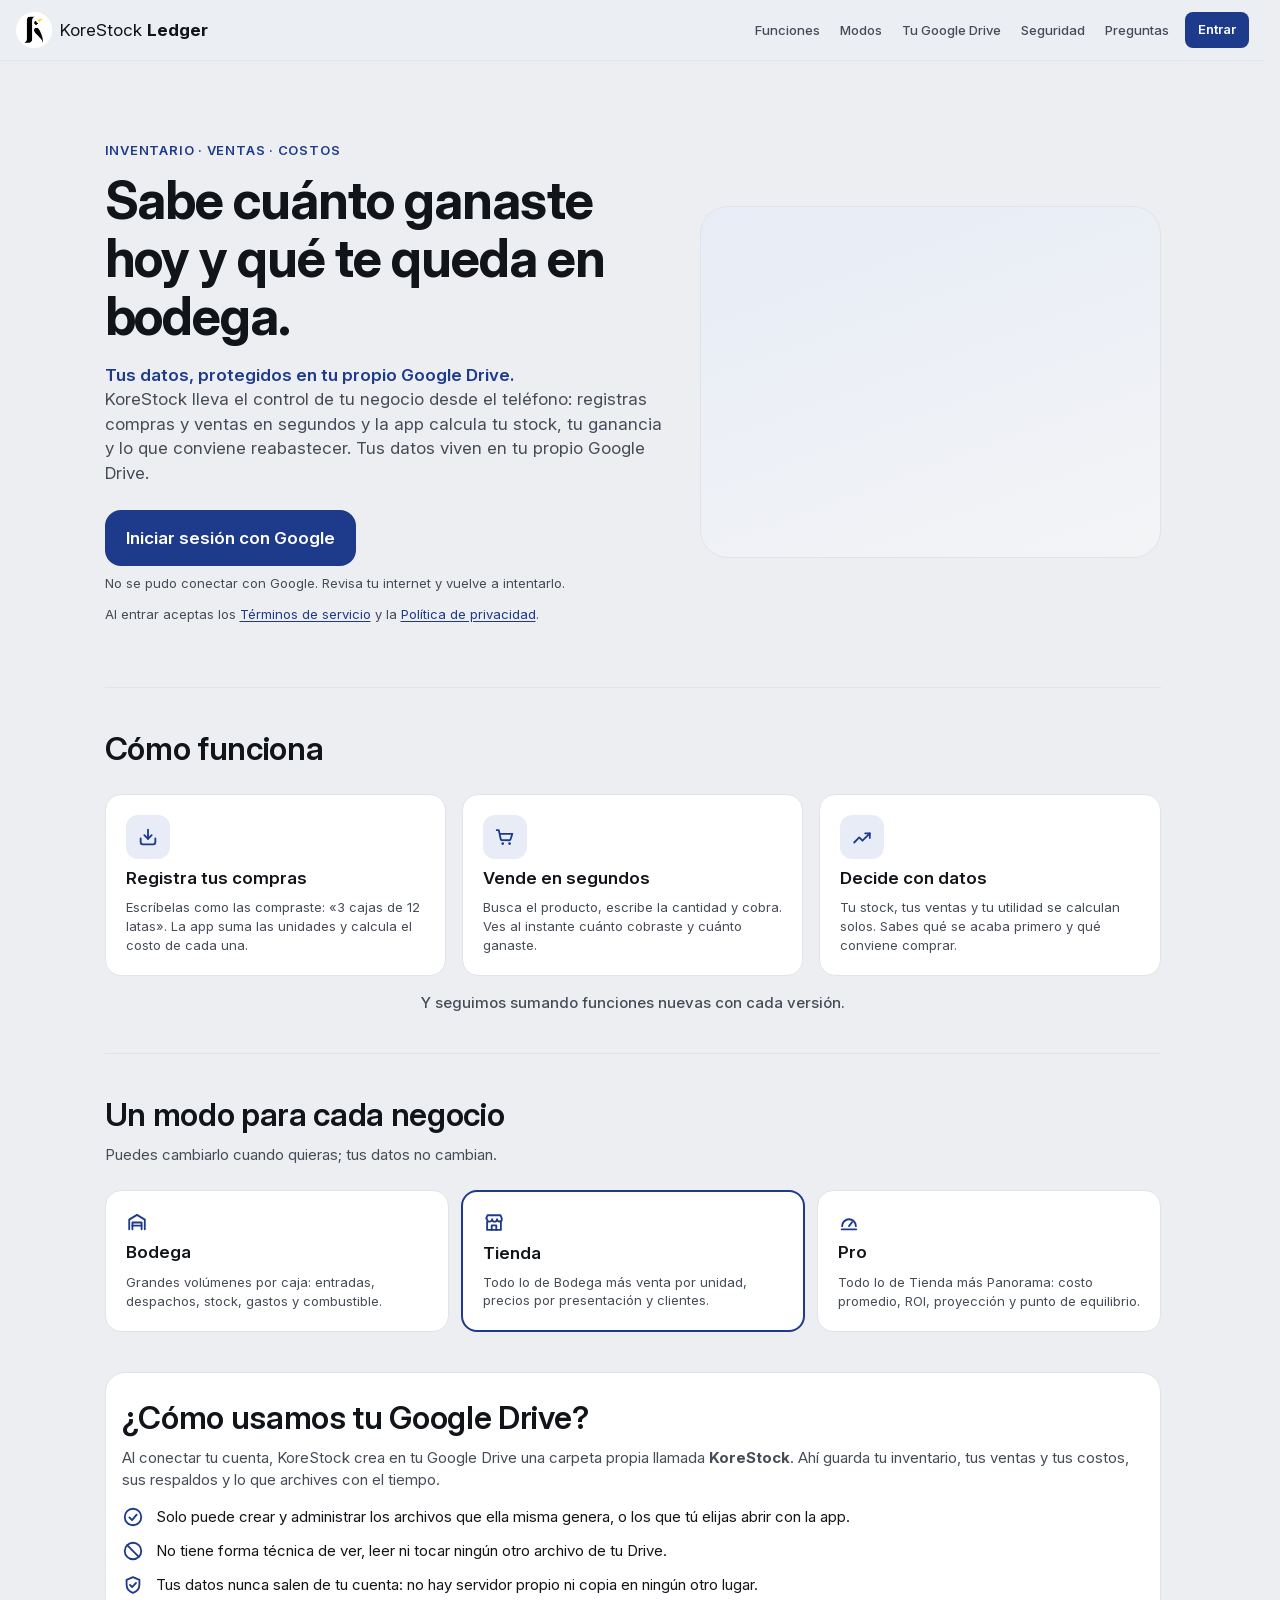
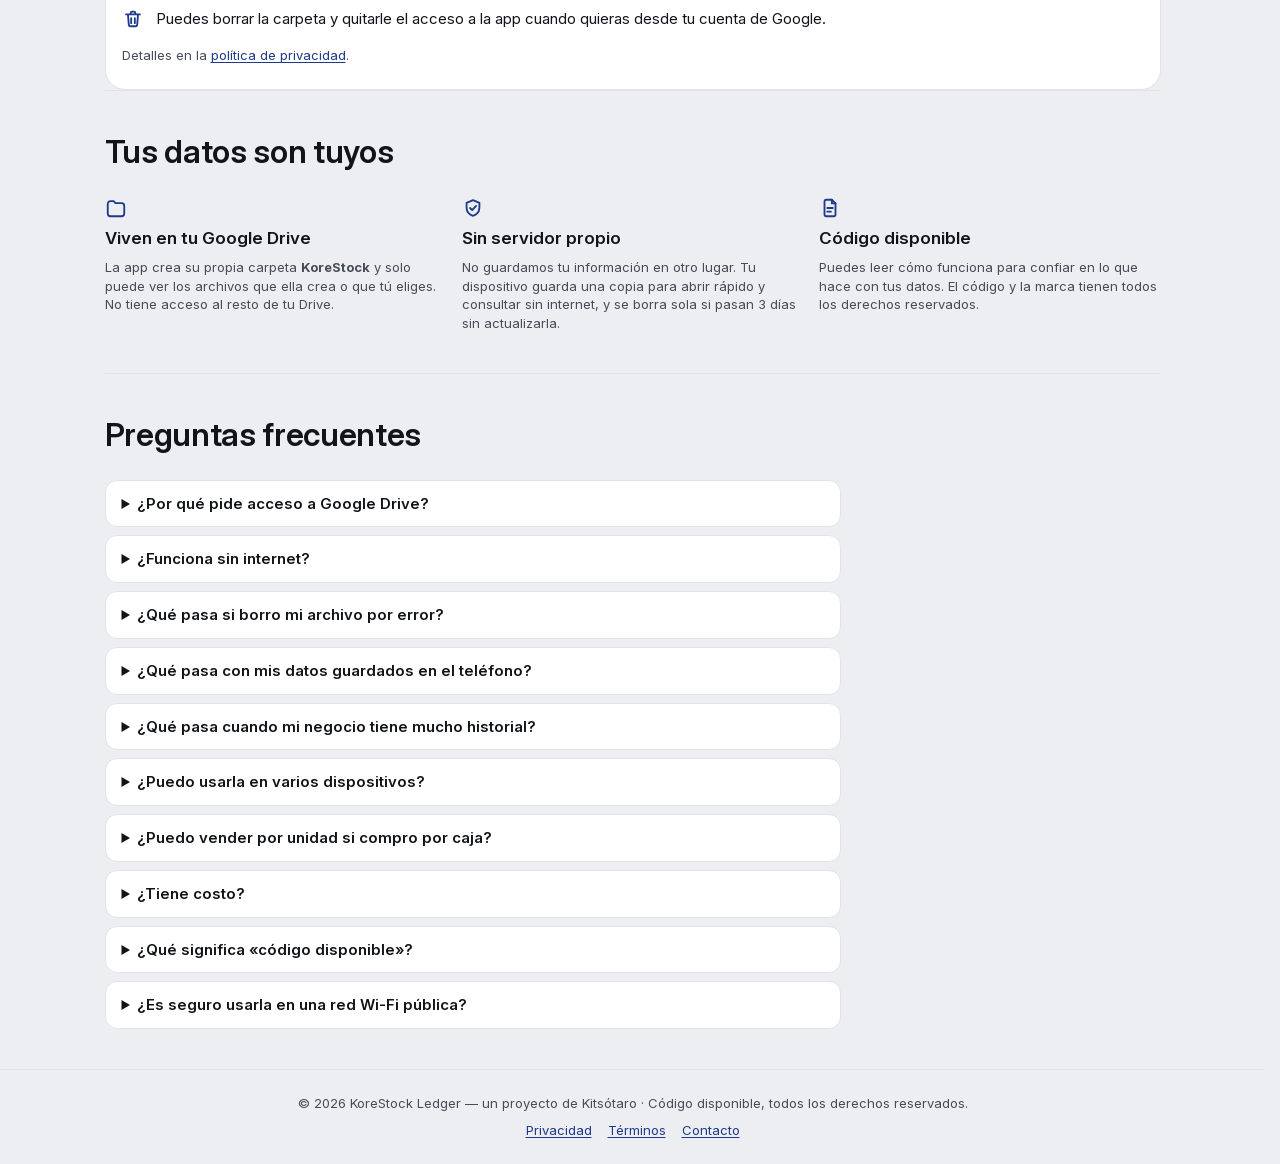
==== index.html @ 9cef9e76 "v2.6.24 — Diseño para PC: menú lateral fijo y pantallas a dos columnas Co-Authored-By: Claude Opus 5" ====
<!DOCTYPE html>
<html lang="es">
<head>
  <meta charset="UTF-8">
  <meta name="viewport" content="width=device-width, initial-scale=1, viewport-fit=cover">
  <title>KoreStock Ledger — inventario, ventas y costos para tu negocio</title>
  <meta name="description" content="Controla tu inventario, ventas y costos desde el teléfono. Sabe cuánto ganaste hoy y qué te queda en bodega. Tus datos viven en tu propio Google Drive.">
  <meta name="theme-color" content="#F4F5F7">
  <link rel="canonical" href="https://korestock.kitsotaro.com/">
  <meta name="robots" content="index, follow">
  <meta name="author" content="Kitsótaro">
  <meta property="og:type" content="website">
  <meta property="og:site_name" content="KoreStock Ledger">
  <meta property="og:locale" content="es_419">
  <meta property="og:url" content="https://korestock.kitsotaro.com/">
  <meta property="og:title" content="KoreStock Ledger — inventario, ventas y costos para tu negocio">
  <meta property="og:description" content="Sabe cuánto ganaste hoy y qué te queda en bodega. Registra compras y ventas desde el teléfono; tus datos viven en tu propio Google Drive.">
  <meta property="og:image" content="https://korestock.kitsotaro.com/assets/logo.png">
  <meta property="og:image:alt" content="Logo de KoreStock Ledger">
  <meta name="twitter:card" content="summary">
  <meta name="twitter:title" content="KoreStock Ledger">
  <meta name="twitter:description" content="Inventario, ventas y costos para tu negocio, desde el teléfono. Tus datos en tu Google Drive.">
  <link rel="manifest" href="manifest.json">
  <link rel="icon" href="assets/logo.png">
  <link rel="apple-touch-icon" href="assets/logo.png">
  <!-- Fija tema, modo y tamaño de texto ANTES de pintar (evita parpadeo). -->
  <script src="js/ui/arranque.js"></script>
  <link rel="stylesheet" href="css/tokens.css">
  <link rel="stylesheet" href="css/tema-claro.css">
  <link rel="stylesheet" href="css/tema-oscuro.css">
  <link rel="stylesheet" href="css/base.css">
  <link rel="stylesheet" href="css/componentes/icono.css">
  <link rel="stylesheet" href="css/componentes/boton.css">
  <link rel="stylesheet" href="css/componentes/campo.css">
  <link rel="stylesheet" href="css/componentes/tarjeta.css">
  <link rel="stylesheet" href="css/componentes/chip.css">
  <link rel="stylesheet" href="css/componentes/lista.css">
  <link rel="stylesheet" href="css/componentes/controles.css">
  <link rel="stylesheet" href="css/componentes/barras.css">
  <link rel="stylesheet" href="css/componentes/superposiciones.css">
  <link rel="stylesheet" href="css/pantallas/landing.css">
  <link rel="stylesheet" href="css/pantallas/app.css">
  <link rel="stylesheet" href="css/pantallas/registro.css">
  <link rel="stylesheet" href="css/pantallas/stock.css">
  <link rel="stylesheet" href="css/pantallas/dashboard.css">
  <link rel="stylesheet" href="css/pantallas/panorama.css">
  <link rel="stylesheet" href="css/pantallas/gastos.css">
  <link rel="stylesheet" href="css/componentes/escritorio.css">
</head>
<body data-modo="tienda">
  <noscript><p class="franja aviso-color">KoreStock necesita JavaScript activado para funcionar.</p></noscript>

  <!-- ===================== LANDING PÚBLICA ===================== -->
  <div id="landing" class="landing">
    <header class="landing-cabecera">
      <a class="landing-marca" href="#inicio" aria-label="KoreStock Ledger, inicio">
        <img src="assets/logo.png" alt="" width="36" height="36"><span>KoreStock <strong>Ledger</strong></span>
      </a>
      <nav class="landing-enlaces" aria-label="Secciones">
        <a href="#funciones">Funciones</a><a href="#modos">Modos</a><a href="#google-drive">Tu Google Drive</a><a href="#seguridad">Seguridad</a><a href="#preguntas">Preguntas</a>
      </nav>
      <button type="button" class="boton boton-primario boton-sm" data-accion="entrar">Entrar</button>
    </header>

    <main id="inicio">
      <section class="portada">
        <div class="portada-texto">
          <p class="antetitulo">Inventario · Ventas · Costos</p>
          <h1>Sabe cuánto ganaste hoy y qué te queda en bodega.</h1>
          <p class="portada-destacado">Tus datos, protegidos en tu propio Google Drive.</p>
          <p class="portada-sub">KoreStock lleva el control de tu negocio desde el teléfono: registras compras y ventas en segundos y la app calcula tu stock, tu ganancia y lo que conviene reabastecer. Tus datos viven en tu propio Google Drive.</p>
          <div class="portada-acciones">
            <button type="button" class="boton boton-primario boton-grande" data-accion="entrar" id="boton-entrar">Iniciar sesión con Google</button>
            <p class="estado-entrada" id="estado-entrada" role="status" aria-live="polite"></p>
          </div>
          <p class="portada-legal">Al entrar aceptas los <a href="TERMS.md" data-documento="TERMS.md" data-titulo="Términos de servicio">Términos de servicio</a> y la <a href="PRIVACY.md" data-documento="PRIVACY.md" data-titulo="Política de privacidad">Política de privacidad</a>.</p>
        </div>
        <div class="portada-maqueta" id="maqueta-portada" aria-hidden="true"></div>
      </section>

      <section class="seccion" id="funciones" aria-labelledby="titulo-funciones">
        <h2 id="titulo-funciones">Cómo funciona</h2>
        <ol class="pasos">
          <li><span class="paso-icono" data-icono="entrada"></span><h3>Registra tus compras</h3><p>Escríbelas como las compraste: «3 cajas de 12 latas». La app suma las unidades y calcula el costo de cada una.</p></li>
          <li><span class="paso-icono" data-icono="carrito"></span><h3>Vende en segundos</h3><p>Busca el producto, escribe la cantidad y cobra. Ves al instante cuánto cobraste y cuánto ganaste.</p></li>
          <li><span class="paso-icono" data-icono="tendencia"></span><h3>Decide con datos</h3><p>Tu stock, tus ventas y tu utilidad se calculan solos. Sabes qué se acaba primero y qué conviene comprar.</p></li>
        </ol>
        <p class="seccion-nota">Y seguimos sumando funciones nuevas con cada versión.</p>
      </section>

      <section class="seccion" id="modos" aria-labelledby="titulo-modos">
        <h2 id="titulo-modos">Un modo para cada negocio</h2>
        <p class="seccion-sub">Puedes cambiarlo cuando quieras; tus datos no cambian.</p>
        <div class="tabla-modos" role="table" aria-label="Comparación de modos">
          <div class="modo-tarjeta" role="row"><span data-icono="bodega"></span><h3 role="cell">Bodega</h3><p role="cell">Grandes volúmenes por caja: entradas, despachos, stock, gastos y combustible.</p></div>
          <div class="modo-tarjeta destacada" role="row"><span data-icono="tienda"></span><h3 role="cell">Tienda</h3><p role="cell">Todo lo de Bodega más venta por unidad, precios por presentación y clientes.</p></div>
          <div class="modo-tarjeta" role="row"><span data-icono="panorama"></span><h3 role="cell">Pro</h3><p role="cell">Todo lo de Tienda más Panorama: costo promedio, ROI, proyección y punto de equilibrio.</p></div>
        </div>
      </section>

      <section class="seccion seccion-drive" id="google-drive" aria-labelledby="titulo-drive">
        <h2 id="titulo-drive">¿Cómo usamos tu Google Drive?</h2>
        <p class="seccion-sub">Al conectar tu cuenta, KoreStock crea en tu Google Drive una carpeta propia llamada <strong>KoreStock</strong>. Ahí guarda tu inventario, tus ventas y tus costos, sus respaldos y lo que archives con el tiempo.</p>
        <ul class="lista-drive">
          <li><span data-icono="check-circulo"></span><span>Solo puede crear y administrar los archivos que ella misma genera, o los que tú elijas abrir con la app.</span></li>
          <li><span data-icono="prohibido"></span><span>No tiene forma técnica de ver, leer ni tocar ningún otro archivo de tu Drive.</span></li>
          <li><span data-icono="escudo"></span><span>Tus datos nunca salen de tu cuenta: no hay servidor propio ni copia en ningún otro lugar.</span></li>
          <li><span data-icono="papelera"></span><span>Puedes borrar la carpeta y quitarle el acceso a la app cuando quieras desde tu cuenta de Google.</span></li>
        </ul>
        <p class="t-pequeno t-secundario">Detalles en la <a href="PRIVACY.md" data-documento="PRIVACY.md" data-titulo="Aviso de privacidad">política de privacidad</a>.</p>
      </section>

      <section class="seccion" id="seguridad" aria-labelledby="titulo-seguridad">
        <h2 id="titulo-seguridad">Tus datos son tuyos</h2>
        <div class="confianza">
          <div><span data-icono="carpeta"></span><h3>Viven en tu Google Drive</h3><p>La app crea su propia carpeta <strong>KoreStock</strong> y solo puede ver los archivos que ella crea o que tú eliges. No tiene acceso al resto de tu Drive.</p></div>
          <div><span data-icono="escudo"></span><h3>Sin servidor propio</h3><p>No guardamos tu información en otro lugar. Tu dispositivo guarda una copia para abrir rápido y consultar sin internet, y se borra sola si pasan 3 días sin actualizarla.</p></div>
          <div><span data-icono="documento"></span><h3>Código disponible</h3><p>Puedes leer cómo funciona para confiar en lo que hace con tus datos. El código y la marca tienen todos los derechos reservados.</p></div>
        </div>
      </section>

      <section class="seccion" id="preguntas" aria-labelledby="titulo-preguntas">
        <h2 id="titulo-preguntas">Preguntas frecuentes</h2>
        <div class="preguntas">
          <details><summary>¿Por qué pide acceso a Google Drive?</summary><p>Porque ahí vive tu información: en archivos que la app crea dentro de tu carpeta KoreStock. Solo puede ver esos archivos o los que tú elijas.</p></details>
          <details><summary>¿Funciona sin internet?</summary><p>Puedes abrirla y consultar lo último que se guardó en tu dispositivo hasta por 3 días. Para registrar ventas o compras necesitas internet: así nunca se pierde ni se duplica un registro.</p></details>
          <details><summary>¿Qué pasa si borro mi archivo por error?</summary><p>Cada día la app guarda un respaldo dentro de tu carpeta KoreStock (se conservan los dos más recientes). Además, desde «Exportar / Importar» puedes descargar una copia completa en Excel y guardarla fuera de tu cuenta de Google; esa copia se puede restaurar.</p></details>
          <details><summary>¿Qué pasa con mis datos guardados en el teléfono?</summary><p>Tu dispositivo guarda una copia para abrir rápido. Si pasan 3 días sin que la actualices con internet, se borra sola, y también al cerrar sesión. Proteger el teléfono (bloqueo de pantalla, no prestarlo con la sesión abierta) queda en tus manos.</p></details>
          <details><summary>¿Qué pasa cuando mi negocio tiene mucho historial?</summary><p>Cada 6 meses la app te propone archivar lo antiguo para seguir rápida. No se borra nada: tus reportes de meses o años anteriores siguen incluyendo lo archivado.</p></details>
          <details><summary>¿Puedo usarla en varios dispositivos?</summary><p>Sí, con la misma cuenta de Google. Está pensada para usarse en un dispositivo a la vez por negocio.</p></details>
          <details><summary>¿Puedo vender por unidad si compro por caja?</summary><p>Sí. Registras la compra como la hiciste («3 cajas de 24») y vendes por unidad; la app lleva la cuenta.</p></details>
          <details><summary>¿Tiene costo?</summary><p>Hoy está en fase de prueba. Para conocer los planes, escríbenos a <a href="mailto:contacto@kitsotaro.com">contacto@kitsotaro.com</a>.</p></details>
          <details><summary>¿Qué significa «código disponible»?</summary><p>KoreStock es código disponible (Source Available). Puedes leer cómo funciona para confiar en lo que hace con tus datos, pero el código y la marca pertenecen a su autor, con todos los derechos reservados. No se permite copiarlo, redistribuirlo ni usarlo para ofrecer otro servicio. Si quieres una licencia comercial, escríbenos.</p></details>
          <details><summary>¿Es seguro usarla en una red Wi-Fi pública?</summary><p>La conexión con Google va cifrada, pero las redes públicas pueden ser falsas o pedirte aceptar avisos de seguridad. Te recomendamos usar tu propia red o tus datos móviles.</p></details>
        </div>
      </section>
    </main>

    <footer class="landing-pie">
      <p>© 2026 KoreStock Ledger — un proyecto de Kitsótaro · Código disponible, todos los derechos reservados.</p>
      <nav aria-label="Legal"><a href="PRIVACY.md" data-documento="PRIVACY.md" data-titulo="Política de privacidad">Privacidad</a><a href="TERMS.md" data-documento="TERMS.md" data-titulo="Términos de servicio">Términos</a><a href="mailto:contacto@kitsotaro.com">Contacto</a></nav>
    </footer>
  </div>

  <!-- ===================== CARGA ===================== -->
  <div id="carga" class="pantalla-carga" hidden>
    <div><div class="girador"></div><p id="carga-texto">Abriendo tus datos…</p></div>
  </div>

  <!-- ===================== APP ===================== -->
  <div id="app" hidden>
    <header class="barra-superior">
      <button type="button" class="boton boton-icono" data-accion="abrir-panel" aria-label="Abrir menú" aria-controls="panel-lateral" aria-expanded="false"><span data-icono="menu"></span></button>
      <h1 class="titulo-pantalla" id="titulo-pantalla">KoreStock</h1>
      <button type="button" class="cinta-periodo" id="cinta-periodo" data-accion="cinta-periodo" aria-label="Cambiar período" hidden></button>
      <span class="estado-sync" id="estado-sync" role="status" aria-live="polite"></span>
    </header>
    <div id="franjas"></div>

    <main id="contenido" class="contenido">
      <section class="pantalla" data-pantalla="venta" hidden></section>
      <section class="pantalla" data-pantalla="entrada" hidden></section>
      <section class="pantalla" data-pantalla="stock" hidden></section>
      <section class="pantalla" data-pantalla="dashboard" hidden></section>
      <section class="pantalla" data-pantalla="panorama" hidden></section>
      <section class="pantalla" data-pantalla="gastos" hidden></section>
      <section class="pantalla" data-pantalla="combustible" hidden></section>
      <section class="pantalla" data-pantalla="clientes" hidden></section>
      <section class="pantalla" data-pantalla="datos" hidden></section>
      <section class="pantalla" data-pantalla="ayuda" hidden></section>
      <section class="pantalla" data-pantalla="migracion" hidden></section>
    </main>

    <!-- Isla inferior con el botón «+» central (fase UI, 2026-10-23): el «+» lleva a
         Venta y muestra dos accesos flotantes (Venta / Entrada); su color sigue a lo elegido. -->
    <div class="base-isla" aria-hidden="true"></div>
    <nav class="barra-inferior isla" aria-label="Navegación principal">
      <button type="button" class="pestana" data-ir="stock"><span class="pildora"><span data-icono="caja"></span></span>Stock</button>
      <button type="button" class="pestana" data-ir="dashboard"><span class="pildora"><span data-icono="grafico-barras"></span></span>Dashboard</button>
      <span class="hueco-fab" aria-hidden="true"></span>
      <button type="button" class="pestana" data-ir="panorama" data-solo-modo="pro"><span class="pildora"><span data-icono="panorama"></span></span>Panorama</button>
      <button type="button" class="pestana" data-ir="clientes" data-solo-modo="tienda"><span class="pildora"><span data-icono="clientes"></span></span>Clientes</button>
      <button type="button" class="pestana" data-ir="gastos" data-solo-modo="bodega"><span class="pildora"><span data-icono="recibo"></span></span>Gastos</button>
      <button type="button" class="pestana" data-accion="abrir-panel"><span class="pildora"><span data-icono="menu"></span></span>Menú</button>
    </nav>
    <div class="fab-registro" id="fab-registro">
      <div class="fab-opciones" role="group" aria-label="Registrar">
        <button type="button" class="fab-mini venta" data-tipo="VENTA" aria-pressed="false"><span data-icono="carrito" data-icono-clase="icono-sm"></span>Venta</button>
        <button type="button" class="fab-mini entrada" data-tipo="ENTRADA" aria-pressed="false"><span data-icono="entrada" data-icono-clase="icono-sm"></span>Entrada</button>
      </div>
      <button type="button" class="fab" id="fab" aria-label="Registrar una venta o una entrada"><span class="fab-icono fab-mas" data-icono="mas"></span><span class="fab-icono fab-venta" data-icono="carrito"></span><span class="fab-icono fab-entrada" data-icono="entrada"></span></button>
    </div>

    <div class="velo" id="velo-panel"></div>
    <aside class="panel-lateral" id="panel-lateral" aria-label="Menú" aria-hidden="true">
      <div class="marca"><img src="assets/logo.png" alt=""><div><strong>KoreStock</strong><span class="t-mini t-tenue" id="panel-cuenta"></span></div></div>
      <nav>
        <!-- En PC (≥1100 px) el panel queda fijo a la izquierda y suma las pantallas
             principales; la isla y el «+» se ocultan (fase UI, 2026-10-23). -->
        <section class="grupo-panel solo-escritorio" aria-label="Principal">
          <button type="button" class="opcion-panel registro-venta" data-ir="venta"><span data-icono="carrito"></span>Venta</button>
          <button type="button" class="opcion-panel registro-entrada" data-ir="entrada"><span data-icono="entrada"></span>Entrada</button>
          <hr class="separador-panel">
          <button type="button" class="opcion-panel" data-ir="dashboard"><span data-icono="grafico-barras"></span>Dashboard</button>
          <button type="button" class="opcion-panel" data-ir="stock"><span data-icono="caja"></span>Stock</button>
          <button type="button" class="opcion-panel" data-ir="panorama" data-solo-modo="pro"><span data-icono="panorama"></span>Panorama</button>
        </section>
        <!-- Tres grupos bien separados (fase UI): Modo · Tu negocio · Preferencias -->
        <section class="grupo-panel" aria-labelledby="g-modo">
          <div class="grupo-titulo" id="g-modo"><span data-icono="modos" data-icono-clase="icono-sm"></span>Modo de trabajo</div>
          <div class="segmentado segmentado-modo" role="radiogroup" aria-labelledby="g-modo">
            <button type="button" role="radio" data-accion="poner-modo" data-modo-valor="bodega" aria-checked="false">Bodega</button>
            <button type="button" role="radio" data-accion="poner-modo" data-modo-valor="tienda" aria-checked="false">Tienda</button>
            <button type="button" role="radio" data-accion="poner-modo" data-modo-valor="pro" aria-checked="false">Pro</button>
          </div>
          <p class="t-mini t-tenue detalle-modo" id="panel-modo"></p>
        </section>
        <section class="grupo-panel" aria-labelledby="g-negocio">
        <div class="grupo-titulo" id="g-negocio"><span data-icono="tienda" data-icono-clase="icono-sm"></span>Tu negocio</div>
        <button type="button" class="opcion-panel" data-ir="clientes"><span data-icono="clientes"></span>Clientes</button>
        <button type="button" class="opcion-panel" data-ir="gastos"><span data-icono="recibo"></span>Gastos</button>
        <button type="button" class="opcion-panel" data-ir="combustible"><span data-icono="combustible"></span>Combustible</button>
        </section>
        <section class="grupo-panel grupo-solo" aria-label="Tus datos">
          <button type="button" class="opcion-panel" data-ir="datos"><span data-icono="descargar"></span><span class="crece">Exportar e importar</span></button>
          <hr class="separador-panel">
          <button type="button" class="opcion-panel" data-ir="datos"><span data-icono="nube-check"></span><span class="crece">Último respaldo</span><span class="detalle" id="panel-respaldo"></span></button>
        </section>
        <section class="grupo-panel" aria-labelledby="g-preferencias">
        <div class="grupo-titulo" id="g-preferencias"><span data-icono="ajustes" data-icono-clase="icono-sm"></span>Preferencias</div>
        <!-- Tema: un control de 3 posiciones; cada toque pasa a la siguiente (Día → Noche → Auto). -->
        <button type="button" class="opcion-panel opcion-interruptor" data-accion="cambiar-tema" id="panel-tema">
          <span data-icono="sol" id="panel-tema-icono"></span><span class="crece">Tema<span class="detalle-linea" id="panel-tema-texto"></span></span>
          <span class="selector-tres" aria-hidden="true"><span class="ranura" data-icono="sol" data-icono-clase="icono-sm"></span><span class="ranura" data-icono="luna" data-icono-clase="icono-sm"></span><span class="ranura ranura-auto">A</span><span class="perilla"></span></span>
        </button>
        <label class="opcion-panel opcion-interruptor"><span data-icono="identificador"></span><span class="crece">Todos los decimales<span class="detalle-linea" id="panel-decimales"></span></span>
          <span class="interruptor"><input type="checkbox" id="panel-todos-decimales" data-accion="todos-decimales"><span class="riel"></span></span></label>
        <button type="button" class="opcion-panel" data-accion="tamano-texto"><span data-icono="texto"></span>Tamaño de texto<span class="detalle" id="panel-texto"></span></button>
        <button type="button" class="opcion-panel" data-ir="ayuda"><span data-icono="ayuda"></span>Ayuda y políticas</button>
        </section>
        <section class="grupo-panel grupo-solo" aria-label="Sesión">
          <button type="button" class="opcion-panel peligro" data-accion="salir"><span data-icono="salir"></span>Cerrar sesión</button>
        </section>
      </nav>
      <p class="pie" id="panel-pie"></p>
    </aside>
  </div>

  <!-- Librerías propias y núcleo (el orden importa: INVARIANTE 22) -->
  <script src="js/nucleo/config.js"></script>
  <script src="js/nucleo/dinero.js"></script>
  <script src="js/nucleo/utilidades.js"></script>
  <script src="js/nucleo/esquema.js"></script>
  <script src="js/nucleo/calculos.js"></script>
  <script src="js/nucleo/hoja.js"></script>
  <script src="js/nucleo/hoja-google.js"></script>
  <script src="js/demo/hoja-demo.js"></script>
  <script src="js/nucleo/base-datos.js"></script>
  <script src="js/nucleo/migracion.js"></script>
  <script src="js/nucleo/cache-local.js"></script>
  <script src="js/nucleo/almacen.js"></script>
  <script src="js/nucleo/sincronizacion.js"></script>
  <script src="js/nucleo/sesion.js"></script>
  <script src="js/nucleo/cola-escritura.js"></script>
  <script src="js/nucleo/sku.js"></script>
  <script src="js/nucleo/operaciones-catalogo.js"></script>
  <script src="js/nucleo/operaciones-movimientos.js"></script>
  <script src="js/nucleo/operaciones-clientes.js"></script>
  <script src="js/nucleo/operaciones-gastos.js"></script>
  <script src="js/nucleo/operaciones-lotes.js"></script>
  <script src="js/nucleo/respaldos.js"></script>
  <script src="js/nucleo/historicos.js"></script>
  <!-- Interfaz -->
  <script src="js/ui/componentes.js"></script>
  <script src="js/ui/cargador.js"></script>
  <script src="js/ui/shell.js"></script>
  <script src="js/ui/selector-archivo.js"></script>
  <script src="js/ui/campos.js"></script>
  <script src="js/ui/selector-producto.js"></script>
  <script src="js/ui/filtros.js"></script>
  <script src="js/demo/modo-demo.js"></script>
  <!-- Pantallas -->
  <script src="js/pantallas/migracion.js"></script>
  <script src="js/pantallas/primer-uso.js"></script>
  <script src="js/pantallas/venta.js"></script>
  <script src="js/pantallas/importar-excel.js"></script>
  <script src="js/pantallas/entrada.js"></script>
  <script src="js/pantallas/grafico-stock.js"></script>
  <script src="js/pantallas/stock.js"></script>
  <script src="js/pantallas/reasignar.js"></script>
  <script src="js/pantallas/dashboard.js"></script>
  <script src="js/pantallas/lotes.js"></script>
  <script src="js/pantallas/panorama.js"></script>
  <script src="js/pantallas/gastos.js"></script>
  <script src="js/pantallas/combustible.js"></script>
  <script src="js/pantallas/clientes.js"></script>
  <script src="js/pantallas/datos.js"></script>
  <script src="js/pantallas/ayuda.js"></script>
  <!-- Arranque -->
  <script src="js/app.js"></script>
</body>
</html>
---- css/tokens.css ----
/* © 2026 KoreStock Ledger — un proyecto de Kitsótaro · Código disponible, todos los derechos reservados (ver LICENSE).
 * TOKENS.CSS — escalas del sistema visual (no colores: esos están en tema-claro/tema-oscuro).
 * Inspirado en Zeghi (GLO-02): radios 8/12/16/20/28, tipografía de 12 a 32, peso 600 en
 * títulos y acciones. Todo en rem: el tamaño de texto de la app (4 niveles: 94 %, 100 %, 106 %, 113 %) cambia --escala.
 */
:root {
  --escala: 1;
  font-size: calc(100% * var(--escala));

  /* Tipografía */
  --fuente: 'Inter', system-ui, -apple-system, 'Segoe UI', Roboto, sans-serif;
  --fuente-mono: 'JetBrains Mono', ui-monospace, 'SFMono-Regular', Menlo, Consolas, monospace;
  --t-xs: 0.75rem;    /* 12: lo mínimo legible en una lista larga */
  --t-sm: 0.8125rem;  /* 13 */
  --t-md: 0.9375rem;  /* 15: cuerpo */
  --t-lg: 1.0625rem;  /* 17 */
  --t-xl: 1.25rem;    /* 20 */
  --t-2xl: 1.5rem;    /* 24 */
  --t-3xl: 2rem;      /* 32: cifras grandes */
  --t-4xl: 2.5rem;    /* 40: total cobrado */
  --interlineado: 1.45;
  --peso-normal: 400;
  --peso-medio: 500;
  --peso-fuerte: 600;
  --peso-titulo: 700;

  /* Espacios */
  --e-1: 0.25rem; --e-2: 0.5rem; --e-3: 0.75rem; --e-4: 1rem; --e-5: 1.25rem; --e-6: 1.5rem; --e-8: 2rem; --e-10: 2.5rem;

  /* Radios */
  --r-xs: 8px; --r-sm: 12px; --r-md: 16px; --r-lg: 20px; --r-xl: 28px; --r-pildora: 999px;

  /* Tamaños de control (táctil ≥ 44 px) */
  --alto-control: 2.875rem;
  --alto-control-sm: 2.25rem;
  --ancho-max: 46rem;
  --alto-barra-superior: 3.5rem;
  --alto-barra-inferior: 4.25rem;
  --icono: 1.375rem;
  --icono-sm: 1.125rem;

  /* Movimiento: solo transform y opacity (V3 §25.2) */
  --dur-rapida: 140ms;
  --dur-media: 220ms;
  --dur-lenta: 320ms;
  --curva: cubic-bezier(0.2, 0.7, 0.2, 1);

  /* Capas */
  --z-barra: 20; --z-panel: 40; --z-hoja: 50; --z-dialogo: 60; --z-aviso: 70;

  --sombra-1: 0 1px 2px rgb(16 24 40 / 0.05), 0 2px 8px rgb(16 24 40 / 0.05);
  --sombra-2: 0 4px 16px rgb(0 0 0 / 0.12);
  --sombra-3: 0 12px 40px rgb(0 0 0 / 0.22);
}

:root[data-tamano-texto="pequeno"] { --escala: 0.9375; }
:root[data-tamano-texto="grande"] { --escala: 1.0625; }
:root[data-tamano-texto="muy-grande"] { --escala: 1.125; }

@media (prefers-reduced-motion: reduce) {
  :root { --dur-rapida: 0ms; --dur-media: 0ms; --dur-lenta: 0ms; }
}
---- css/tema-claro.css ----
/* © 2026 KoreStock Ledger — un proyecto de Kitsótaro · Código disponible, todos los derechos reservados (ver LICENSE).
 * TEMA-CLARO.CSS — colores del tema claro. Contraste medido (WCAG AA, UI.md §3.1):
 * texto ≥ 14:1, secundario ≥ 7:1, tenue ≥ 5:1, acentos como texto ≥ 5:1 sobre cualquier
 * superficie y blanco sobre acento ≥ 6:1. Paleta base de Zeghi (índigo + marino).
 */
:root, :root[data-tema="claro"] {
  color-scheme: light;
  /* Base blanca y grises neutros (fase UI 2026-10-23: sobrio). */
  --fondo: #ECEEF2;
  --superficie: #FFFFFF;
  --superficie-2: #F3F4F6;
  --superficie-3: #E5E7EB;
  --superficie-elevada: #FFFFFF;
  --velo: rgb(17 20 24 / 0.42);
  --borde: #E0E3E8;
  --borde-fuerte: #777D88;

  --texto: #111418;
  --texto-2: #464C57;
  --texto-3: #5E6470;

  /* Azul profundo como principal; verde y rojo solo con significado. */
  --primario: #1E3A8A;
  --sobre-primario: #FFFFFF;
  --primario-suave: #E7ECF6;
  --sobre-primario-suave: #1E3A8A;
  --hoy-fondo: #1E3A8A;
  --sobre-hoy: #FFFFFF;

  --entrada: #1E3A8A;
  --sobre-entrada: #FFFFFF;
  --entrada-suave: #E7ECF6;
  --venta: #166534;
  --sobre-venta: #FFFFFF;
  --venta-suave: #E3F1E8;

  --exito: #166534;
  --exito-suave: #E3F1E8;
  /* Naranja intenso: SOLO «cambio importante que merece atención» (no es error). */
  --aviso: #B23C0A;
  --aviso-suave: #FFEDD5;
  --peligro: #B91C1C;
  --peligro-suave: #FDE8E8;
  --info: #1E3A8A;
  --info-suave: #E7ECF6;

  /* «+», elemento seleccionado y control activo: oscuro sobre claro */
  --fab: #111418; --sobre-fab: #FFFFFF;
  --seleccion-fondo: #111418; --seleccion-texto: #FFFFFF;
  --activo-fondo: #111418; --activo-texto: #FFFFFF;

  --foco: #1E3A8A;
  --grafico-1: #1E3A8A; --grafico-2: #0F766E; --grafico-3: #B45309; --grafico-4: #64748B;
  --grafico-5: #9F1239; --grafico-6: #4D7C0F; --grafico-7: #6D28D9; --grafico-8: #0E7490;
}
---- css/tema-oscuro.css ----
/* © 2026 KoreStock Ledger — un proyecto de Kitsótaro · Código disponible, todos los derechos reservados (ver LICENSE).
 * TEMA-OSCURO.CSS — colores del tema oscuro. Contraste medido (WCAG AA, UI.md §3.1):
 * texto ≥ 12:1, secundario ≥ 8:1, tenue ≥ 5.9:1, acentos ≥ 6.7:1 sobre cualquier superficie
 * y texto oscuro sobre acento ≥ 7:1. Se aplica si la persona lo elige o si su sistema
 * está en oscuro y no eligió nada.
 */
:root[data-tema="oscuro"] {
  color-scheme: dark;
  /* El claro invertido: grises que dan contraste, sin tinte azul. */
  --fondo: #0A0C0F;
  --superficie: #17191E;
  --superficie-2: #20232A;
  --superficie-3: #2A2E36;
  --superficie-elevada: #22262D;
  --velo: rgb(0 0 0 / 0.6);
  --borde: #2E333B;
  --borde-fuerte: #7D838E;

  --texto: #F1F2F4;
  --texto-2: #B8BDC6;
  --texto-3: #9AA0AA;

  --primario: #9DB4E8;
  --sobre-primario: #0E1013;
  --primario-suave: #1F2A44;
  --sobre-primario-suave: #DCE5F8;
  --hoy-fondo: #1A3170;
  --sobre-hoy: #F2F5FB;

  --entrada: #9DB4E8;
  --sobre-entrada: #0E1013;
  --entrada-suave: #1F2A44;
  --venta: #6CCB8F;
  --sobre-venta: #0E1013;
  --venta-suave: #16301F;

  --exito: #6CCB8F;
  --exito-suave: #16301F;
  --aviso: #FB923C;
  --aviso-suave: #3A2210;
  --peligro: #F28B82;
  --peligro-suave: #3B1716;
  --info: #9DB4E8;
  --info-suave: #1F2A44;

  --fab: #F1F2F4; --sobre-fab: #0E1013;
  --seleccion-fondo: #F1F2F4; --seleccion-texto: #0E1013;
  --activo-fondo: #F1F2F4; --activo-texto: #0E1013;

  --foco: #9DB4E8;
  --grafico-1: #9DB4E8; --grafico-2: #5EC2B7; --grafico-3: #F0A35E; --grafico-4: #A3ADBD;
  --grafico-5: #F08BA6; --grafico-6: #A3CF6A; --grafico-7: #B69CF2; --grafico-8: #67C6DA;
  --sombra-1: 0 1px 2px rgb(0 0 0 / 0.4);
  --sombra-2: 0 4px 16px rgb(0 0 0 / 0.5);
  --sombra-3: 0 12px 40px rgb(0 0 0 / 0.6);
}
---- css/base.css ----
/* © 2026 KoreStock Ledger — un proyecto de Kitsótaro · Código disponible, todos los derechos reservados (ver LICENSE).
 * BASE.CSS — fuentes, reinicio, tipografía por rol y utilidades. Los componentes viven en
 * css/componentes/ (uno por archivo) y las pantallas en css/pantallas/ (R1).
 */
/* Inter (textos) y JetBrains Mono (cifras de detalle), fase UI 2026-10-23. */
@font-face {
  font-family: 'Inter';
  src: url('../lib/fuentes/InterVariable.woff2') format('woff2');
  font-weight: 100 900;
  font-display: swap;
}
@font-face {
  font-family: 'JetBrains Mono';
  src: url('../lib/fuentes/JetBrainsMono.ttf') format('truetype');
  font-weight: 100 800;
  font-display: swap;
}

*, *::before, *::after { box-sizing: border-box; }
html { -webkit-text-size-adjust: 100%; text-size-adjust: 100%; }
body {
  margin: 0;
  min-height: 100dvh;
  background: var(--fondo);
  color: var(--texto);
  font-family: var(--fuente);
  font-size: var(--t-md);
  line-height: var(--interlineado);
  -webkit-font-smoothing: antialiased;
  -webkit-tap-highlight-color: transparent;
}
img, svg { display: block; max-width: 100%; }
button, input, select, textarea { font: inherit; color: inherit; }
button { cursor: pointer; }
a { color: var(--primario); text-underline-offset: 2px; }
h1, h2, h3, h4, p { margin: 0; }
h1 { font-size: var(--t-2xl); font-weight: var(--peso-titulo); letter-spacing: -0.01em; line-height: 1.25; }
h2 { font-size: var(--t-xl); font-weight: var(--peso-fuerte); line-height: 1.3; }
h3 { font-size: var(--t-lg); font-weight: var(--peso-fuerte); line-height: 1.35; }
ul, ol { margin: 0; padding: 0; list-style: none; }
fieldset { border: 0; margin: 0; padding: 0; min-width: 0; }
legend { padding: 0; }
table { border-collapse: collapse; width: 100%; }

:focus-visible { outline: 2.5px solid var(--foco); outline-offset: 2px; border-radius: var(--r-xs); }
::selection { background: var(--primario-suave); color: var(--sobre-primario-suave); }

/* Roles de texto */
.t-pequeno { font-size: var(--t-sm); }
.t-mini { font-size: var(--t-xs); }
.t-grande { font-size: var(--t-lg); }
.t-tenue { color: var(--texto-3); }
.t-secundario { color: var(--texto-2); }
.t-fuerte { font-weight: var(--peso-fuerte); }
.t-mono, .cifra { font-family: var(--fuente-mono); font-variant-numeric: tabular-nums; letter-spacing: -0.01em; }
.t-exito { color: var(--exito); } .t-aviso { color: var(--aviso); } .t-peligro { color: var(--peligro); }
.t-derecha { text-align: right; }

/* Utilidades */
.oculto, [hidden] { display: none !important; }
.solo-lector {
  position: absolute !important; width: 1px; height: 1px; padding: 0; margin: -1px;
  overflow: hidden; clip: rect(0 0 0 0); white-space: nowrap; border: 0;
}
.fila { display: flex; align-items: center; gap: var(--e-3); }
.fila-separada { display: flex; align-items: center; justify-content: space-between; gap: var(--e-3); }
.columna { display: flex; flex-direction: column; gap: var(--e-3); }
.crece { flex: 1 1 auto; min-width: 0; }
.envolver { flex-wrap: wrap; }
.recortar { overflow: hidden; text-overflow: ellipsis; white-space: nowrap; min-width: 0; }
.separador { height: 1px; background: var(--borde); border: 0; margin: var(--e-4) 0; }

/* Modos (D10): un elemento marcado solo-modo aparece únicamente en esos modos. */
body[data-modo="bodega"] [data-solo-modo]:not([data-solo-modo~="bodega"]) { display: none !important; }
body[data-modo="tienda"] [data-solo-modo]:not([data-solo-modo~="tienda"]) { display: none !important; }
body[data-modo="pro"] [data-solo-modo]:not([data-solo-modo~="pro"]) { display: none !important; }
---- css/componentes/icono.css ----
/* © 2026 KoreStock Ledger — un proyecto de Kitsótaro · Código disponible, todos los derechos reservados (ver LICENSE).
 * ICONO — sprite SVG único (assets/iconos.svg), trazo en currentColor: sigue al tema (D42, §24.2). */
.icono { width: var(--icono); height: var(--icono); flex-shrink: 0; color: currentColor; }
.icono-sm { width: var(--icono-sm); height: var(--icono-sm); }
.icono-lg { width: 2rem; height: 2rem; }
.icono-xl { width: 3rem; height: 3rem; }
---- css/componentes/boton.css ----
/* © 2026 KoreStock Ledger — un proyecto de Kitsótaro · Código disponible, todos los derechos reservados (ver LICENSE).
 * BOTON — acción principal, secundaria, de texto y de ícono. Alto táctil ≥ 44 px. */
.boton {
  display: inline-flex; align-items: center; justify-content: center; gap: var(--e-2);
  min-height: var(--alto-control); padding: 0 var(--e-5);
  border: 1.5px solid transparent; border-radius: var(--r-sm);
  background: var(--superficie-3); color: var(--texto);
  font-size: var(--t-md); font-weight: var(--peso-fuerte); line-height: 1.2; text-decoration: none;
  transition: transform var(--dur-rapida) var(--curva), opacity var(--dur-rapida);
  user-select: none; -webkit-user-select: none;
}
.boton:active:not(:disabled) { transform: scale(0.98); }
.boton:disabled, .boton[aria-disabled="true"] { opacity: 0.45; cursor: not-allowed; }
.boton-primario { background: var(--primario); color: var(--sobre-primario); }
.boton-entrada { background: var(--entrada); color: var(--sobre-entrada); }
.boton-venta { background: var(--venta); color: var(--sobre-venta); }
.boton-peligro { background: var(--peligro); color: #fff; }
:root[data-tema="oscuro"] .boton-peligro { color: #3D0A06; }
.boton-secundario { background: transparent; border-color: var(--borde-fuerte); color: var(--texto); }
.boton-texto { background: transparent; color: var(--primario); padding: 0 var(--e-3); }
.boton-texto.peligro { color: var(--peligro); }
.boton-secundario.peligro { color: var(--peligro); border-color: color-mix(in srgb, var(--peligro) 45%, transparent); }
.boton-bloque { width: 100%; }
.boton-grande { min-height: 3.5rem; font-size: var(--t-lg); border-radius: var(--r-md); }
.boton-sm { min-height: var(--alto-control-sm); padding: 0 var(--e-3); font-size: var(--t-sm); border-radius: var(--r-xs); }
.boton-icono {
  width: var(--alto-control); min-width: var(--alto-control); padding: 0;
  background: transparent; color: var(--texto); border-radius: var(--r-sm);
}
.boton-icono:hover { background: var(--superficie-2); }
.boton.cargando { position: relative; color: transparent !important; pointer-events: none; }
.boton.cargando::after {
  content: ''; position: absolute; width: 1.2rem; height: 1.2rem; border-radius: 50%;
  border: 2.5px solid currentColor; border-color: var(--sobre-primario) transparent var(--sobre-primario) transparent;
  animation: girar 0.8s linear infinite;
}
.boton-venta.cargando::after { border-color: var(--sobre-venta) transparent var(--sobre-venta) transparent; }
.boton-entrada.cargando::after { border-color: var(--sobre-entrada) transparent var(--sobre-entrada) transparent; }
@keyframes girar { to { transform: rotate(360deg); } }
.grupo-botones { display: flex; gap: var(--e-2); flex-wrap: wrap; }
.grupo-botones > .boton { flex: 1 1 auto; }
/* ⓘ junto a una cifra */
.boton-info { display: inline-grid; place-items: center; width: 1.5rem; height: 1.5rem; padding: 0; border: 0; border-radius: 50%; background: transparent; color: var(--texto-3); cursor: pointer; vertical-align: middle; }
.boton-info:hover { color: var(--primario); background: var(--superficie-2); }
.boton.boton-aviso { background: var(--aviso); color: #fff; border-color: transparent; }
:root[data-tema="oscuro"] .boton.boton-aviso { color: #1A0D04; }
---- css/componentes/campo.css ----
/* © 2026 KoreStock Ledger — un proyecto de Kitsótaro · Código disponible, todos los derechos reservados (ver LICENSE).
 * CAMPO — etiqueta + entrada, con prefijo ($) o sufijo (unidad), ayuda y error.
 * Los <label> siempre enlazan su campo (for=) para lectores de pantalla. */
.campo { display: flex; flex-direction: column; gap: var(--e-1); min-width: 0; }
.campo > label, .etiqueta-campo { font-size: var(--t-sm); font-weight: var(--peso-medio); color: var(--texto-2); }
.control {
  display: flex; align-items: center; gap: var(--e-2);
  min-height: var(--alto-control); padding: 0 var(--e-3);
  background: var(--superficie); border: 1.5px solid var(--borde-fuerte); border-radius: var(--r-xs);
  transition: border-color var(--dur-rapida);
}
.control:focus-within { border-color: var(--foco); box-shadow: 0 0 0 3px color-mix(in srgb, var(--foco) 22%, transparent); }
.control input, .control select, .control textarea {
  flex: 1 1 auto; min-width: 0; height: 100%; min-height: calc(var(--alto-control) - 3px);
  border: 0; background: transparent; outline: none; padding: 0;
}
.control textarea { padding: var(--e-2) 0; resize: vertical; min-height: 4.5rem; }
.control select { appearance: none; -webkit-appearance: none; cursor: pointer; }
.control .prefijo, .control .sufijo { color: var(--texto-3); font-weight: var(--peso-medio); white-space: nowrap; }
.control input::placeholder, .control textarea::placeholder { color: var(--texto-3); opacity: 1; }
.control.grande { min-height: 3.75rem; border-radius: var(--r-sm); }
.control.grande input { font-size: var(--t-3xl); font-weight: var(--peso-fuerte); font-variant-numeric: tabular-nums; letter-spacing: -0.02em; }
.control.error, .campo.error .control { border-color: var(--peligro); }
.control.deshabilitado { background: var(--superficie-2); opacity: 0.7; }
.ayuda-campo { font-size: var(--t-xs); color: var(--texto-3); }
.error-campo { font-size: var(--t-xs); color: var(--peligro); font-weight: var(--peso-medio); }
.nuevo-valor { font-size: var(--t-xs); color: var(--aviso); font-style: italic; }
.rejilla-campos { display: grid; grid-template-columns: repeat(auto-fit, minmax(9rem, 1fr)); gap: var(--e-3); }

/* Casilla e interruptor */
.casilla { display: flex; align-items: center; gap: var(--e-3); min-height: var(--alto-control-sm); cursor: pointer; }
.casilla input { width: 1.25rem; height: 1.25rem; accent-color: var(--primario); }
.interruptor { position: relative; display: inline-flex; align-items: center; gap: var(--e-3); cursor: pointer; min-height: var(--alto-control-sm); }
.interruptor input { position: absolute; opacity: 0; width: 1px; height: 1px; }
.interruptor .riel { width: 2.75rem; height: 1.6rem; border-radius: var(--r-pildora); background: var(--superficie-3); border: 1.5px solid var(--borde-fuerte); position: relative; transition: background var(--dur-rapida); flex-shrink: 0; }
.interruptor .riel::after { content: ''; position: absolute; top: 2px; left: 2px; width: 1.2rem; height: 1.2rem; border-radius: 50%; background: var(--texto-2); transition: transform var(--dur-media) var(--curva); }
.interruptor input:checked + .riel { background: var(--primario); border-color: var(--primario); }
.interruptor input:checked + .riel::after { transform: translateX(1.1rem); background: var(--sobre-primario); }
.interruptor input:focus-visible + .riel { outline: 2.5px solid var(--foco); outline-offset: 2px; }

/* Frase de cantidad: «Compré [12] [cartón ▾] de [30] [huevos]» (V3 §12.4) */
.frase { display: flex; flex-wrap: wrap; align-items: center; gap: var(--e-2); font-size: var(--t-lg); line-height: 2; }
.frase .control { min-height: var(--alto-control-sm); padding: 0 var(--e-2); }
.frase .control input { width: 4.5rem; text-align: center; font-weight: var(--peso-fuerte); }
.frase .control.ancho input { width: 7.5rem; text-align: left; }
/* Cambio importante (precio): contorno naranja */
.control.precio-cambiado { border-color: var(--aviso); box-shadow: 0 0 0 3px color-mix(in srgb, var(--aviso) 22%, transparent); }
/* «Compré …» en un solo renglón con nota bajo cada caja (fase UI) */
.frase-notas { flex-wrap: nowrap; align-items: flex-start; line-height: 1.3; }
.frase-notas.con-nivel { flex-wrap: wrap; }
.frase-notas .frase-palabra { flex: none; padding-top: 0.55rem; }
.frase-notas .frase-campo { display: grid; gap: 2px; min-width: 0; flex: 1 1 3.5rem; }
.frase-notas .frase-campo.ancho { flex: 2 1 6rem; }
.frase-notas .frase-campo .control input { width: 100%; }
.nota-campo { font-size: var(--t-xs); color: var(--texto-3); text-align: center; white-space: nowrap; overflow: hidden; text-overflow: ellipsis; }
---- css/componentes/tarjeta.css ----
/* © 2026 KoreStock Ledger — un proyecto de Kitsótaro · Código disponible, todos los derechos reservados (ver LICENSE).
 * TARJETA — contenedor, tarjeta de lectura del producto elegido (D14) y cifras (KPI). */
.tarjeta { background: var(--superficie); border: 1px solid var(--borde); border-radius: var(--r-lg); padding: var(--e-4); box-shadow: var(--sombra-1); }
.tarjeta-plana { background: var(--superficie-2); border-radius: var(--r-md); padding: var(--e-4); }
.tarjeta + .tarjeta { margin-top: var(--e-3); }
.tarjeta-titulo { display: flex; align-items: center; justify-content: space-between; gap: var(--e-2); margin-bottom: var(--e-3); }
.tarjeta-titulo h2, .tarjeta-titulo h3 { display: flex; align-items: center; gap: var(--e-2); font-size: var(--t-md); font-weight: var(--peso-fuerte); }

.tarjeta-producto { display: grid; gap: var(--e-2); }
.tarjeta-producto .nombre { font-size: var(--t-lg); font-weight: var(--peso-fuerte); line-height: 1.3; }
.tarjeta-producto .dato { display: flex; justify-content: space-between; align-items: baseline; gap: var(--e-3); color: var(--texto-2); font-size: var(--t-sm); }
.tarjeta-producto .dato strong { color: var(--texto); font-weight: var(--peso-fuerte); }

.cifras { display: grid; grid-template-columns: repeat(auto-fit, minmax(8.5rem, 1fr)); gap: var(--e-3); }
.cifra-tarjeta { background: var(--superficie); border: 1px solid var(--borde); border-radius: var(--r-lg); padding: var(--e-3) var(--e-3) var(--e-3) var(--e-4); min-width: 0; box-shadow: var(--sombra-1); display: flex; flex-direction: column; }
/* Etiqueta en una sola línea con su ⓘ pequeño: así todas las cifras quedan a la misma altura */
.cifra-tarjeta .etiqueta { display: flex; align-items: center; gap: 2px; white-space: nowrap; min-height: 1.25rem; }
.cifra-tarjeta .etiqueta .boton-info { width: 1.1rem; height: 1.1rem; flex: none; }
.cifra-tarjeta .etiqueta .boton-info .icono { width: 0.85rem; height: 0.85rem; }
.cifra-tarjeta .etiqueta { font-size: 0.6875rem; color: var(--texto-2); font-weight: var(--peso-fuerte); text-transform: uppercase; letter-spacing: 0.03em; overflow: hidden; text-overflow: ellipsis; }
.cifra-tarjeta .valor { font-variant-numeric: tabular-nums; letter-spacing: -0.02em; font-size: var(--t-xl); font-weight: var(--peso-fuerte); line-height: 1.25; margin-top: var(--e-1); overflow-wrap: anywhere; }
.cifra-tarjeta .comparacion { font-size: var(--t-xs); margin-top: var(--e-1); display: flex; align-items: center; gap: var(--e-1); }
.comparacion.sube { color: var(--exito); } .comparacion.baja { color: var(--peligro); } .comparacion.igual { color: var(--texto-3); }

details.tarjeta > summary { list-style: none; cursor: pointer; display: flex; align-items: center; justify-content: space-between; gap: var(--e-2); font-weight: var(--peso-fuerte); }
details.tarjeta > summary::-webkit-details-marker { display: none; }
details.tarjeta > summary .icono { transition: transform var(--dur-media) var(--curva); }
details.tarjeta[open] > summary .icono-giro { transform: rotate(180deg); }
details.tarjeta[open] > summary { margin-bottom: var(--e-3); }
---- css/componentes/chip.css ----
/* © 2026 KoreStock Ledger — un proyecto de Kitsótaro · Código disponible, todos los derechos reservados (ver LICENSE).
 * CHIP e INSIGNIA — filtros deslizables y etiquetas pequeñas de estado. */
.fila-chips { display: flex; gap: var(--e-2); overflow-x: auto; scrollbar-width: none; padding: var(--e-1) 0; -webkit-overflow-scrolling: touch; }
.fila-chips::-webkit-scrollbar { display: none; }
.chip {
  display: inline-flex; align-items: center; gap: var(--e-1); flex-shrink: 0;
  min-height: var(--alto-control-sm); padding: 0 var(--e-3);
  border: 1.5px solid var(--borde-fuerte); border-radius: var(--r-pildora);
  background: var(--superficie); color: var(--texto); font-size: var(--t-sm); font-weight: var(--peso-medio); white-space: nowrap;
}
.chip[aria-pressed="true"], .chip.activo { background: var(--primario-suave); border-color: var(--primario); color: var(--sobre-primario-suave); }
.chip .cuenta { font-family: var(--fuente-mono); font-size: var(--t-xs); opacity: 0.85; }
.chip .quitar { margin-left: var(--e-1); }

.insignia {
  display: inline-flex; align-items: center; gap: 3px; padding: 1px var(--e-2);
  border-radius: var(--r-pildora); font-size: var(--t-xs); font-weight: var(--peso-fuerte); white-space: nowrap; line-height: 1.5;
  background: var(--superficie-3); color: var(--texto-2);
}
.insignia.nuevo { background: var(--info-suave); color: var(--info); }
.insignia.anulada { background: var(--peligro-suave); color: var(--peligro); text-decoration: line-through; }
.insignia.bonif { background: var(--exito-suave); color: var(--exito); }
.insignia.entrada { background: var(--entrada-suave); color: var(--entrada); }
.insignia.venta { background: var(--venta-suave); color: var(--venta); }
.insignia.aviso { background: var(--aviso-suave); color: var(--aviso); }
/* Chip de filtro activo con su «×» para quitar solo ese filtro */
.chip-grupo { display: inline-flex; align-items: center; flex-shrink: 0; }
.chip-grupo .chip[aria-pressed="true"] + .chip-quitar { margin-left: -1.75rem; }
.chip-grupo:has(.chip-quitar) .chip { padding-right: 2rem; }
.chip-quitar { display: grid; place-items: center; width: 1.5rem; height: 1.5rem; border: 0; border-radius: 50%; background: transparent; color: var(--sobre-primario-suave); cursor: pointer; position: relative; }
.chip-quitar:hover { background: color-mix(in srgb, var(--primario) 18%, transparent); }

/* Chips compactos (filtros): el texto se pliega cuando el filtro no está activo.
   Solo cambian max-width y opacity de la etiqueta; el resto no se mueve. */
.chip-compacto .etiqueta-chip { display: inline-block; max-width: 12rem; overflow: hidden; white-space: nowrap; vertical-align: bottom; transition: max-width var(--dur-lenta) var(--curva), opacity var(--dur-media) var(--curva); }
.chip-compacto[aria-pressed="false"] { padding: 0 var(--e-3); }
.chip-compacto[aria-pressed="false"] .etiqueta-chip { max-width: 0; opacity: 0; }
.chip-compacto[aria-pressed="false"] { gap: 0; }
/* Chip pequeño dentro de una tarjeta (p. ej. «Costo promedio» en Ganancia) */
.chip-mini { min-height: 1.75rem; padding: 0 0.4rem; font-size: 0.6875rem; margin-top: var(--e-2); align-self: flex-start; gap: 3px; max-width: 100%; white-space: nowrap; }
---- css/componentes/lista.css ----
/* © 2026 KoreStock Ledger — un proyecto de Kitsótaro · Código disponible, todos los derechos reservados (ver LICENSE).
 * LISTA — filas compactas con desplegable que no oculta información (§15.1), «Cargar más»
 * (D37), estados vacíos. */
.lista { display: flex; flex-direction: column; background: var(--superficie); border: 1px solid var(--borde); border-radius: var(--r-md); overflow: hidden; }
.lista > * + * { border-top: 1px solid var(--borde); }
.tarjeta .lista { border: 0; border-radius: 0; background: transparent; margin: 0 calc(-1 * var(--e-4)); }
.tarjeta .lista > .fila-lista { padding-left: var(--e-4); padding-right: var(--e-4); }
.lista { box-shadow: var(--sombra-1); }
.tarjeta .lista { box-shadow: none; }
.fila-lista { display: flex; align-items: center; gap: var(--e-3); padding: var(--e-3) var(--e-4); min-height: 3.5rem; background: transparent; border: 0; width: 100%; text-align: left; }
button.fila-lista:hover, a.fila-lista:hover { background: var(--superficie-2); }
.fila-lista .titulo { font-weight: var(--peso-fuerte); line-height: 1.3; }
.fila-lista .sub { font-size: var(--t-sm); color: var(--texto-2); line-height: 1.35; }
.fila-lista .lado { margin-left: auto; text-align: right; flex-shrink: 0; }
.fila-lista .monto { font-weight: var(--peso-fuerte); font-variant-numeric: tabular-nums; }
.fila-lista.anulada .titulo, .fila-lista.anulada .monto { text-decoration: line-through; color: var(--texto-3); }

details.desplegable > summary { list-style: none; cursor: pointer; }
details.desplegable > summary::-webkit-details-marker { display: none; }
details.desplegable > summary .chevron { transition: transform var(--dur-media) var(--curva); color: var(--texto-3); }
details.desplegable[open] > summary .chevron { transform: rotate(180deg); }
.desplegable-cuerpo { padding: 0 var(--e-4) var(--e-4); display: grid; gap: var(--e-2); }
.par-dato { display: flex; justify-content: space-between; gap: var(--e-3); font-size: var(--t-sm); color: var(--texto-2); }
.par-dato strong { color: var(--texto); font-weight: var(--peso-fuerte); text-align: right; }

.cargar-mas { display: flex; justify-content: center; padding: var(--e-3); }
.vacio { display: grid; justify-items: center; gap: var(--e-2); text-align: center; padding: var(--e-8) var(--e-4); color: var(--texto-2); }
.vacio .icono { width: 2.5rem; height: 2.5rem; color: var(--texto-3); }
.vacio strong { color: var(--texto); font-size: var(--t-lg); }

.mini-barra { height: 6px; border-radius: var(--r-pildora); background: var(--superficie-3); overflow: hidden; width: 4.5rem; }
.mini-barra > span { display: block; height: 100%; border-radius: inherit; }

/* Lista dibujada por ventana (Stock con miles de productos, §23.4) */
.lista-ventana { position: relative; }
.lista-ventana .espaciador { width: 100%; }
/* Encabezado de día dentro de una lista (Dashboard, Gastos) */
.lista > .encabezado-dia { display: flex; justify-content: space-between; align-items: baseline; padding: var(--e-3) var(--e-4) var(--e-1); background: var(--superficie-2); font-size: var(--t-xs); font-weight: var(--peso-fuerte); color: var(--texto-2); text-transform: uppercase; letter-spacing: 0.04em; }
.lista > .encabezado-dia .cifra { text-transform: none; letter-spacing: 0; }
---- css/componentes/controles.css ----
/* © 2026 KoreStock Ledger — un proyecto de Kitsótaro · Código disponible, todos los derechos reservados (ver LICENSE).
 * CONTROLES — segmentado (Resumen | Movimientos), semáforo (forma + color + texto, §24.2),
 * cinta deslizable de productos, autocompletado y esqueletos de carga. */
.segmentado { display: grid; grid-auto-flow: column; grid-auto-columns: 1fr; padding: 3px; gap: 3px; border-radius: var(--r-sm); background: var(--superficie-3); }
.segmentado button { border: 0; background: transparent; color: var(--texto-2); min-height: var(--alto-control-sm); border-radius: calc(var(--r-sm) - 3px); font-weight: var(--peso-fuerte); font-size: var(--t-sm); }
.segmentado button[aria-pressed="true"], .segmentado button[aria-checked="true"] { background: var(--superficie); color: var(--texto); box-shadow: var(--sombra-1); }

/* Semáforo: nunca solo color */
.semaforo { display: inline-flex; align-items: center; gap: 4px; font-size: var(--t-xs); font-weight: var(--peso-fuerte); white-space: nowrap; }
.semaforo .icono { width: 1rem; height: 1rem; }
.semaforo.agotado, .semaforo.critico { color: var(--peligro); }
.semaforo.bajo { color: var(--aviso); }
.semaforo.bien { color: var(--exito); }
.semaforo.neutro { color: var(--texto-3); }
.fondo-agotado { background: var(--peligro); } .fondo-bajo { background: var(--aviso); } .fondo-bien { background: var(--exito); } .fondo-critico { background: var(--peligro); }

/* Cinta de productos (más vendidos, §12.2 punto 1) */
.cinta { display: flex; gap: var(--e-2); overflow-x: auto; scrollbar-width: none; margin-top: var(--e-3); padding: var(--e-1) 2px var(--e-2); scroll-snap-type: x proximity; }
.cinta::-webkit-scrollbar { display: none; }
.cinta-item {
  flex: 0 0 auto; scroll-snap-align: start; width: 8.5rem; text-align: left;
  border: 1px solid var(--borde); border-radius: var(--r-sm); background: var(--superficie); padding: var(--e-2) var(--e-3);
  display: grid; gap: 2px;
}
.cinta-item .nombre { font-size: var(--t-sm); font-weight: var(--peso-fuerte); line-height: 1.25; display: -webkit-box; -webkit-line-clamp: 2; -webkit-box-orient: vertical; overflow: hidden; }
.cinta-item .precio { font-family: var(--fuente-mono); font-size: var(--t-xs); color: var(--texto-2); }
.cinta-item[aria-pressed="true"] { border-color: var(--venta); box-shadow: 0 0 0 2px color-mix(in srgb, var(--venta) 35%, transparent); }

/* Autocompletado (buscadores) */
.buscador { position: relative; }
.desplegable-opciones {
  position: absolute; left: 0; right: 0; top: calc(100% + 4px); z-index: calc(var(--z-barra) - 2);
  background: var(--superficie-elevada); border: 1px solid var(--borde); border-radius: var(--r-sm); box-shadow: var(--sombra-2);
  max-height: 22rem; overflow-y: auto; padding: var(--e-1);
}
.opcion { display: flex; align-items: center; gap: var(--e-3); padding: var(--e-2) var(--e-3); border-radius: var(--r-xs); cursor: pointer; min-height: 2.75rem; }
.opcion.resaltada, .opcion:hover { background: var(--superficie-2); }
.opcion .sub { font-size: var(--t-xs); color: var(--texto-2); }
.opcion.nuevo { color: var(--primario); font-weight: var(--peso-fuerte); border-top: 1px solid var(--borde); margin-top: var(--e-1); }

/* Carga */
.esqueleto { background: linear-gradient(90deg, var(--superficie-2), var(--superficie-3), var(--superficie-2)); background-size: 200% 100%; animation: brillo 1.4s infinite; border-radius: var(--r-xs); min-height: 1rem; }
@keyframes brillo { from { background-position: 200% 0; } to { background-position: -200% 0; } }
.pantalla-carga { min-height: 60dvh; display: grid; place-items: center; text-align: center; gap: var(--e-3); color: var(--texto-2); }
.girador { width: 2.25rem; height: 2.25rem; border-radius: 50%; border: 3px solid var(--superficie-3); border-top-color: var(--primario); animation: girar 0.9s linear infinite; margin: 0 auto; }

/* Gráficos */
.contenedor-grafico { position: relative; width: 100%; height: 16rem; }
.contenedor-grafico.alto { height: 20rem; }
.migas { display: flex; flex-wrap: wrap; align-items: center; gap: var(--e-1); font-size: var(--t-sm); margin-bottom: var(--e-2); }
.migas button { border: 0; background: transparent; color: var(--primario); padding: var(--e-1); border-radius: var(--r-xs); font-weight: var(--peso-medio); }
.migas span[aria-current] { font-weight: var(--peso-fuerte); }
.leyenda { display: grid; gap: var(--e-1); margin-top: var(--e-3); }
.leyenda-item { display: flex; align-items: center; gap: var(--e-2); font-size: var(--t-sm); border: 0; background: transparent; padding: var(--e-1); border-radius: var(--r-xs); text-align: left; width: 100%; }
.leyenda-item .muestra { width: 0.75rem; height: 0.75rem; border-radius: 3px; flex-shrink: 0; }
.leyenda-item .valor { margin-left: auto; font-family: var(--fuente-mono); color: var(--texto-2); }
/* Campo con sugerencias (reemplaza el <datalist> del navegador) */
.control.con-sugerencias { position: relative; padding-right: var(--e-1); }
.control.con-sugerencias > .desplegable-opciones { left: -1.5px; right: -1.5px; }
.boton-sugerencias { display: grid; place-items: center; flex: none; width: 2rem; height: 2rem; border: 0; border-radius: var(--r-xs); background: transparent; color: var(--texto-3); cursor: pointer; }
.boton-sugerencias:hover { background: var(--superficie-2); color: var(--texto); }
.control.con-sugerencias:has(input[aria-expanded="true"]) .boton-sugerencias { transform: rotate(180deg); }
/* «Precios por presentación» oculto por ahora (auditoría 2026-10-23: confunde; se busca mejor solución).
   Las presentaciones ya guardadas se siguen usando al vender. */
[data-accion="editar-presentaciones"], [data-accion="presentaciones-entrada"], #ed-presentaciones { display: none !important; }
---- css/componentes/barras.css ----
/* © 2026 KoreStock Ledger — un proyecto de Kitsótaro · Código disponible, todos los derechos reservados (ver LICENSE).
 * BARRAS — barra superior (sándwich, título, estado) y barra inferior con íconos (D11):
 * Stock · [Entrada ⇄ Venta] · Dashboard (+ Panorama en Pro). La pestaña activa siempre
 * visible y resaltada; respeta la zona segura del teléfono. */
.barra-superior {
  position: sticky; top: 0; z-index: var(--z-barra);
  display: flex; align-items: center; gap: var(--e-2);
  height: calc(var(--alto-barra-superior) + env(safe-area-inset-top));
  padding: env(safe-area-inset-top) var(--e-2) 0;
  background: color-mix(in srgb, var(--fondo) 88%, transparent);
  backdrop-filter: saturate(1.4) blur(10px); -webkit-backdrop-filter: saturate(1.4) blur(10px);
  border-bottom: 1px solid var(--borde);
}
.barra-superior .titulo-pantalla { font-size: var(--t-lg); font-weight: var(--peso-titulo); flex: 1 1 auto; min-width: 0; overflow: hidden; text-overflow: ellipsis; white-space: nowrap; }
.barra-superior .titulo-pantalla.entrada { color: var(--entrada); }
.barra-superior .titulo-pantalla.venta { color: var(--venta); }
.estado-sync { display: inline-flex; align-items: center; gap: var(--e-1); font-size: var(--t-xs); color: var(--texto-3); padding: 0 var(--e-2); }
.estado-sync.sin-conexion { color: var(--aviso); }

.barra-inferior {
  position: fixed; left: 0; right: 0; bottom: 0; z-index: var(--z-barra);
  display: flex; align-items: stretch; justify-content: space-around; gap: var(--e-1);
  height: calc(var(--alto-barra-inferior) + env(safe-area-inset-bottom));
  padding: var(--e-1) var(--e-2) env(safe-area-inset-bottom);
  background: var(--superficie-elevada); border-top: 1px solid var(--borde);
  box-shadow: 0 -2px 12px rgb(0 0 0 / 0.06);
}
.pestana {
  flex: 1 1 0; display: flex; flex-direction: column; align-items: center; justify-content: center; gap: 2px;
  border: 0; background: transparent; color: var(--texto-2); font-size: var(--t-xs); font-weight: var(--peso-medio);
  border-radius: var(--r-sm); min-width: 0; max-width: 7rem; padding: var(--e-1) 0;
}
.pestana .pildora { display: grid; place-items: center; width: 3.5rem; height: 2rem; border-radius: var(--r-pildora); transition: background var(--dur-media) var(--curva); }
.pestana[aria-current="page"] { color: var(--texto); font-weight: var(--peso-fuerte); }
.pestana[aria-current="page"] .pildora { background: var(--primario-suave); color: var(--sobre-primario-suave); }

/* Espacio para que el contenido no quede debajo de la barra inferior */
.contenido { padding: var(--e-4) var(--e-4) calc(var(--alto-barra-inferior) + env(safe-area-inset-bottom) + var(--e-6) + 2rem); max-width: var(--ancho-max); margin: 0 auto; }

/* Filtros: botón flotante en la esquina inferior derecha, sobre la isla (fase UI) */
.filtros-flotantes { position: fixed; right: var(--e-4); z-index: calc(var(--z-barra) + 1); bottom: calc(var(--e-2) + env(safe-area-inset-bottom) + var(--alto-barra-inferior) + var(--e-3)); }
.boton-filtros { position: relative; display: grid; place-items: center; width: 2.75rem; height: 2.75rem; border-radius: 50%; border: 1px solid var(--borde); background: var(--superficie-elevada); color: var(--texto); box-shadow: var(--sombra-2); cursor: pointer; }
.filtros-flotantes.abierto .boton-filtros { background: var(--activo-fondo); color: var(--activo-texto); border-color: transparent; }
.contador-filtros { position: absolute; top: -4px; right: -4px; min-width: 1.15rem; height: 1.15rem; padding: 0 4px; border-radius: var(--r-pildora); background: var(--aviso); color: #fff; font-size: 0.6875rem; font-weight: var(--peso-titulo); display: grid; place-items: center; }
.panel-filtros { position: absolute; right: 0; bottom: calc(100% + var(--e-2)); width: min(20rem, calc(100vw - 2 * var(--e-4))); padding: var(--e-3); border-radius: var(--r-lg); border: 1px solid var(--borde); background: var(--superficie-elevada); box-shadow: var(--sombra-3); }
.panel-filtros-cabecera { display: flex; align-items: center; justify-content: space-between; margin-bottom: var(--e-2); }
.panel-filtros .fila-chips { flex-wrap: wrap; overflow: visible; }

@media (min-width: 900px) {
  .barra-inferior { left: 50%; right: auto; transform: translateX(-50%); width: min(40rem, 100%); bottom: var(--e-3); border-radius: var(--r-xl); border: 1px solid var(--borde); height: var(--alto-barra-inferior); padding-bottom: var(--e-1); }
  .filtros-flotantes { right: calc(50% - 18rem - 3.5rem); bottom: var(--e-3); }
}

/* Con 4 pestañas (modo Pro) se compacta para que las etiquetas no choquen. */
.pestana { overflow: hidden; text-overflow: ellipsis; white-space: nowrap; }
/* Durante la migración no hay a dónde navegar. */
body[data-pantalla="migracion"] .barra-inferior, body[data-pantalla="migracion"] .fab-registro, body[data-pantalla="migracion"] .base-isla { display: none; }
/* Cinta del período en la barra superior: siempre visible donde hay filtro de fechas */
.cinta-periodo {
  display: inline-flex; align-items: center; gap: var(--e-1); flex: none; max-width: 52%;
  min-height: 2rem; padding: 0 var(--e-3); border: 1px solid var(--borde-fuerte); border-radius: var(--r-pildora);
  background: var(--superficie); color: var(--texto); font-size: var(--t-xs); font-weight: var(--peso-medio); cursor: pointer;
  white-space: nowrap; overflow: hidden; text-overflow: ellipsis;
}
.cinta-periodo span { overflow: hidden; text-overflow: ellipsis; }
.cinta-periodo[hidden] { display: none; }
.cinta-periodo:hover { border-color: var(--primario); }

/* ---------- Isla inferior con «+» central (fase UI 2026-10-23) ----------
   Rendimiento: el hueco del «+» es una máscara (sin JS) y las animaciones
   solo usan transform y opacity. */
.barra-inferior.isla {
  left: var(--e-3); right: var(--e-3); bottom: calc(var(--e-2) + env(safe-area-inset-bottom));
  height: var(--alto-barra-inferior); padding: 0 var(--e-2);
  border: 0; border-radius: var(--r-xl); box-shadow: none;
  background: transparent; isolation: isolate;
  /* La sombra sigue la forma recortada (con muesca), no el rectángulo */
  filter: drop-shadow(0 2px 3px rgb(16 24 40 / 0.08)) drop-shadow(0 8px 18px rgb(16 24 40 / 0.10));
}
.barra-inferior.isla::before {
  content: ''; position: absolute; inset: 0; z-index: -1; border-radius: inherit; background: var(--superficie-elevada);
  /* Muesca: círculo un poco mayor que el «+» (deja un aire que lo separa) */
  -webkit-mask: radial-gradient(circle 2.45rem at 50% 0.4rem, transparent 97%, #000 100%);
          mask: radial-gradient(circle 2.45rem at 50% 0.4rem, transparent 97%, #000 100%);
}
.isla .pestana { position: relative; }
.isla .hueco-fab { flex: 0 0 4.75rem; }
/* Pestaña activa: ícono en su píldora y una pequeña ola debajo */
.isla .pestana::after {
  content: ''; position: absolute; bottom: 0.35rem; left: 50%; width: 1.25rem; height: 3px; border-radius: 3px;
  background: currentColor; transform: translateX(-50%) scaleX(0); transition: transform var(--dur-media) var(--curva);
}
.isla .pestana[aria-current="page"]::after { transform: translateX(-50%) scaleX(1); }
.isla .pestana .pildora { width: 3rem; }

.fab-registro {
  position: fixed; left: 50%; z-index: calc(var(--z-barra) + 1); transform: translateX(-50%);
  /* El centro del «+» queda a 0.4rem del borde superior de la isla, dentro de la muesca */
  bottom: calc(var(--e-2) + env(safe-area-inset-bottom) + var(--alto-barra-inferior) - 2.15rem);
  display: grid; justify-items: center; pointer-events: none;
}
.fab {
  pointer-events: auto; width: 3.5rem; height: 3.5rem; margin-top: 0; border-radius: 50%; border: 0; position: relative;
  display: grid; place-items: center; cursor: pointer; color: var(--sobre-fab);
  background: var(--fab); box-shadow: var(--sombra-2);
  transition: background-color var(--dur-media) var(--curva), transform var(--dur-rapida) var(--curva);
}
.fab:active { transform: scale(0.94); }
.fab .fab-icono { position: absolute; display: grid; place-items: center; transition: opacity var(--dur-media) var(--curva), transform var(--dur-media) var(--curva); }
.fab .fab-venta, .fab .fab-entrada { opacity: 0; transform: scale(0.6) rotate(-30deg); }
.fab-registro[data-registro="venta"] .fab { background: var(--venta); color: var(--sobre-venta); }
.fab-registro[data-registro="entrada"] .fab { background: var(--entrada); color: var(--sobre-entrada); }
.fab-registro[data-registro="venta"] .fab-mas, .fab-registro[data-registro="entrada"] .fab-mas { opacity: 0; transform: scale(0.6) rotate(45deg); }
.fab-registro[data-registro="venta"] .fab-venta, .fab-registro[data-registro="entrada"] .fab-entrada { opacity: 1; transform: none; }

/* Dos accesos flotantes sobre la isla */
.fab-opciones { display: flex; gap: var(--e-2); margin-bottom: var(--e-2); }
.fab-mini {
  pointer-events: none; opacity: 0; transform: translateY(0.75rem) scale(0.9);
  display: inline-flex; align-items: center; gap: var(--e-1); min-height: 2.5rem; padding: 0 var(--e-4);
  border: 1px solid var(--borde); border-radius: var(--r-pildora); background: var(--superficie-elevada); color: var(--texto);
  font-size: var(--t-sm); font-weight: var(--peso-fuerte); box-shadow: var(--sombra-2); cursor: pointer;
  transition: opacity var(--dur-media) var(--curva), transform var(--dur-media) var(--curva), background-color var(--dur-media) var(--curva);
}
.fab-registro.abierto .fab-mini { pointer-events: auto; opacity: 1; transform: none; }
.fab-registro.abierto .fab-mini.entrada { transition-delay: 40ms; }
.fab-mini.venta[aria-pressed="true"] { background: var(--venta); color: var(--sobre-venta); border-color: transparent; }
.fab-mini.entrada[aria-pressed="true"] { background: var(--entrada); color: var(--sobre-entrada); border-color: transparent; }

@media (min-width: 900px) {
  .barra-inferior.isla { left: 50%; right: auto; width: min(36rem, 100%); transform: translateX(-50%); bottom: var(--e-3); }
  .fab-registro { bottom: calc(var(--e-3) + var(--alto-barra-inferior) - 2.15rem); }
}

/* Base sólida desde la línea de los íconos hasta el borde: el contenido no asoma alrededor de la isla */
.base-isla {
  position: fixed; left: 0; right: 0; bottom: 0; z-index: calc(var(--z-barra) - 1); pointer-events: none;
  height: calc(var(--e-2) + env(safe-area-inset-bottom) + var(--alto-barra-inferior) * 0.55);
  background: var(--fondo);
}
@media (min-width: 900px) { .base-isla { display: none; } }
---- css/componentes/superposiciones.css ----
/* © 2026 KoreStock Ledger — un proyecto de Kitsótaro · Código disponible, todos los derechos reservados (ver LICENSE).
 * SUPERPOSICIONES — panel lateral (sándwich), hoja inferior, diálogo y avisos. */
.velo { position: fixed; inset: 0; background: var(--velo); opacity: 0; transition: opacity var(--dur-media); pointer-events: none; z-index: var(--z-panel); }
.velo.visible { opacity: 1; pointer-events: auto; }

/* Panel lateral (§23.1) */
.panel-lateral {
  position: fixed; top: 0; bottom: 0; left: 0; z-index: calc(var(--z-panel) + 1);
  width: min(20rem, 86vw); display: flex; flex-direction: column;
  background: var(--fondo); box-shadow: var(--sombra-3);
  padding: calc(env(safe-area-inset-top) + var(--e-3)) var(--e-3) calc(env(safe-area-inset-bottom) + var(--e-3));
  transform: translateX(-105%); transition: transform var(--dur-lenta) var(--curva); overflow-y: auto; scrollbar-width: none;
}
.panel-lateral::-webkit-scrollbar { display: none; }
.panel-lateral.abierto { transform: translateX(0); }
.panel-lateral .marca { display: flex; align-items: center; gap: var(--e-3); padding: var(--e-2) var(--e-2) var(--e-4); }
.panel-lateral .marca img { width: 2.25rem; height: 2.25rem; border-radius: var(--r-xs); }
.panel-lateral .marca strong { display: block; font-size: var(--t-lg); }
.panel-lateral nav { display: flex; flex-direction: column; gap: 2px; }
.opcion-panel {
  display: flex; align-items: center; gap: var(--e-3); width: 100%; min-height: 3rem; padding: 0 var(--e-3);
  border: 0; border-radius: var(--r-sm); background: transparent; color: var(--texto); text-align: left; font-weight: var(--peso-medio);
}
.opcion-panel { position: relative; cursor: pointer; }
.opcion-panel:hover { background: var(--superficie-2); }
/* Elemento seleccionado: fondo con contraste claro y barra indicadora a la izquierda */
.opcion-panel[aria-current="page"] { background: var(--seleccion-fondo); color: var(--seleccion-texto); font-weight: var(--peso-fuerte); }
.opcion-panel[aria-current="page"]::before { content: ''; position: absolute; left: 0; top: 0.6rem; bottom: 0.6rem; width: 3px; border-radius: 3px; background: currentColor; }
.opcion-panel .detalle { margin-left: auto; font-size: var(--t-xs); color: var(--texto-3); }
.panel-lateral .grupo-titulo { display: flex; align-items: center; gap: var(--e-2); font-size: var(--t-xs); text-transform: uppercase; letter-spacing: 0.06em; color: var(--texto-2); padding: var(--e-1) var(--e-3) var(--e-2); font-weight: var(--peso-fuerte); }
/* Grupos separados con su propia tarjeta suave */
.panel-lateral .grupo-panel { display: flex; flex-direction: column; gap: 2px; padding: var(--e-3) var(--e-1); border-radius: var(--r-lg); background: var(--superficie); border: 1px solid var(--borde); box-shadow: var(--sombra-1); margin-bottom: var(--e-3); }
.panel-lateral .segmentado-modo { margin: 0 var(--e-2); }
.panel-lateral .detalle-modo { padding: var(--e-2) var(--e-3) 0; }
.opcion-panel .detalle-linea { display: block; font-size: var(--t-xs); color: var(--texto-3); font-weight: var(--peso-normal); }
.segmentado-modo { display: grid; grid-template-columns: repeat(3, 1fr); padding: 3px; gap: 3px; border-radius: var(--r-pildora); background: var(--superficie-3); }
.segmentado-modo button { border: 0; border-radius: var(--r-pildora); min-height: 2.25rem; background: transparent; color: var(--texto-2); font-weight: var(--peso-fuerte); font-size: var(--t-sm); cursor: pointer; transition: background-color var(--dur-media) var(--curva), color var(--dur-media) var(--curva); }
.segmentado-modo button[aria-checked="true"] { background: var(--activo-fondo); color: var(--activo-texto); box-shadow: var(--sombra-1); }
.panel-lateral .pie { margin-top: auto; padding: var(--e-4) var(--e-3) 0; font-size: var(--t-xs); color: var(--texto-3); }

/* Hoja inferior (filtros, opciones) */
.hoja-inferior {
  position: fixed; left: 0; right: 0; bottom: 0; z-index: var(--z-hoja);
  max-height: 88dvh; display: flex; flex-direction: column;
  background: var(--superficie-elevada); border-radius: var(--r-lg) var(--r-lg) 0 0; box-shadow: var(--sombra-3);
  padding: var(--e-2) var(--e-4) calc(env(safe-area-inset-bottom) + var(--e-4));
  transform: translateY(105%); transition: transform var(--dur-lenta) var(--curva);
}
.hoja-inferior.abierta { transform: translateY(0); }
.hoja-inferior .asa { width: 2.5rem; height: 4px; border-radius: 4px; background: var(--borde-fuerte); margin: var(--e-1) auto var(--e-3); opacity: 0.6; }
.hoja-inferior .cabecera { display: flex; align-items: center; justify-content: space-between; gap: var(--e-2); margin-bottom: var(--e-3); }
.hoja-inferior .cuerpo { overflow-y: auto; display: grid; gap: var(--e-3); padding-bottom: var(--e-2); }
.hoja-inferior .acciones { display: flex; gap: var(--e-2); padding-top: var(--e-3); }
.hoja-inferior .acciones .boton { flex: 1; }
@media (min-width: 720px) {
  .hoja-inferior { left: 50%; right: auto; width: 34rem; transform: translate(-50%, 105%); }
  .hoja-inferior.abierta { transform: translate(-50%, 0); }
}

/* Diálogo (reemplaza alert/confirm; foco en Cancelar si existe: INVARIANTE 21) */
.dialogo-fondo { position: fixed; inset: 0; z-index: var(--z-dialogo); display: grid; place-items: center; padding: var(--e-4); background: var(--velo); }
.dialogo {
  width: min(26rem, 100%); max-height: 90dvh; overflow-y: auto;
  background: var(--superficie-elevada); border-radius: var(--r-lg); box-shadow: var(--sombra-3); padding: var(--e-5);
  display: grid; gap: var(--e-3); animation: aparecer var(--dur-media) var(--curva);
}
.dialogo h2 { font-size: var(--t-xl); }
.dialogo .mensaje { color: var(--texto-2); white-space: pre-line; }
.dialogo .acciones { display: flex; flex-wrap: wrap-reverse; gap: var(--e-2); justify-content: flex-end; margin-top: var(--e-2); }
.dialogo .acciones .boton { flex: 1 1 8rem; }
.dialogo.resumen .total { font-variant-numeric: tabular-nums; letter-spacing: -0.02em; font-size: var(--t-3xl); font-weight: var(--peso-fuerte); }
@keyframes aparecer { from { opacity: 0; transform: translateY(8px) scale(0.98); } to { opacity: 1; transform: none; } }

/* Avisos breves (toasts) y franjas fijas */
.avisos { position: fixed; left: 0; right: 0; z-index: var(--z-aviso); display: grid; justify-items: center; gap: var(--e-2); pointer-events: none;
  bottom: calc(var(--alto-barra-inferior) + env(safe-area-inset-bottom) + var(--e-3)); padding: 0 var(--e-4); }
.aviso-flotante {
  pointer-events: auto; display: flex; align-items: center; gap: var(--e-3); max-width: 32rem; width: 100%;
  padding: var(--e-3) var(--e-4); border-radius: var(--r-sm); background: var(--texto); color: var(--fondo);
  box-shadow: var(--sombra-2); font-weight: var(--peso-medio); animation: aparecer var(--dur-media) var(--curva);
}
.aviso-flotante .boton-texto { color: var(--primario-suave); margin-left: auto; }
.franja {
  display: flex; align-items: center; gap: var(--e-3); padding: var(--e-2) var(--e-4); font-size: var(--t-sm); font-weight: var(--peso-medio);
}
.franja.aviso-color { background: var(--aviso-suave); color: var(--aviso); }
.franja.info-color { background: var(--info-suave); color: var(--info); }
.franja.peligro-color { background: var(--peligro-suave); color: var(--peligro); }
.franja .boton { margin-left: auto; }

/* Transición al cambiar de modo (Bodega / Tienda / Pro) */
.transicion-modo {
  position: fixed; inset: 0; z-index: 1000; display: grid; place-items: center; pointer-events: auto; cursor: wait;
  background: color-mix(in srgb, var(--fondo) 97%, transparent); opacity: 0; transition: opacity var(--dur-media) var(--curva);
}
.transicion-modo.visible { opacity: 1; }
.transicion-modo .contenido-transicion { display: grid; justify-items: center; gap: var(--e-2); text-align: center; color: var(--primario); transform: translateY(8px) scale(0.96); transition: transform var(--dur-lenta) var(--curva); }
.transicion-modo.visible .contenido-transicion { transform: none; }
.transicion-modo strong { font-size: var(--t-xl); color: var(--texto); }
.transicion-modo span { font-size: var(--t-sm); color: var(--texto-2); max-width: 18rem; }
/* Solo opacidad: un transform en .contenido movería las barras fijas de adentro. */
body.cambiando-modo .contenido { opacity: 0.35; }
.contenido { transition: opacity var(--dur-media) var(--curva); }
@media (prefers-reduced-motion: reduce) {
  .transicion-modo, .transicion-modo .contenido-transicion, .contenido { transition: none; }
  .transicion-modo .contenido-transicion { transform: none; }
}

/* Muestra del tamaño de texto (tamaños en px reales) */
.muestra-texto { display: grid; gap: var(--e-1); padding: var(--e-4); border: 1px solid var(--borde); border-radius: var(--r-md); background: var(--superficie); line-height: 1.35; }

/* Infobox anclado (ⓘ y fórmulas): menú emergente corto con flecha, markdown enriquecido */
.infobox {
  /* Sin overflow aquí: la flecha que señala el ícono vive fuera de la caja */
  position: fixed; z-index: var(--z-dialogo); width: min(18rem, calc(100vw - 24px));
  padding: var(--e-3) var(--e-3) var(--e-3); border-radius: var(--r-md); border: 1px solid var(--borde);
  /* Colores invertidos (como un tooltip): se separa de las tarjetas y la flecha se ve */
  background: var(--activo-fondo); color: var(--activo-texto); border-color: transparent; box-shadow: var(--sombra-3);
  opacity: 0; transform: translateY(-4px) scale(0.98); transition: opacity var(--dur-rapida) var(--curva), transform var(--dur-rapida) var(--curva);
}
.infobox.arriba { transform: translateY(4px) scale(0.98); }
.infobox.visible { opacity: 1; transform: none; }
.infobox-cabecera { display: flex; align-items: center; justify-content: space-between; gap: var(--e-2); margin-bottom: var(--e-1); font-size: var(--t-sm); }
.infobox-cuerpo { font-size: var(--t-xs); line-height: 1.5; color: color-mix(in srgb, var(--activo-texto) 82%, transparent); max-height: 60vh; overflow-y: auto; }
.infobox-cuerpo > * + * { margin-top: var(--e-2); }
.infobox-cuerpo strong { color: var(--activo-texto); }
.infobox .boton-info { color: var(--activo-texto); }
.infobox-cuerpo ul { padding-left: 1.1rem; }
.infobox-cuerpo pre { margin: var(--e-2) 0; padding: var(--e-2) var(--e-3); border-radius: var(--r-xs); background: color-mix(in srgb, var(--activo-texto) 12%, transparent); overflow-x: auto; }
.infobox-cuerpo pre code { font-family: var(--fuente-mono); font-size: var(--t-xs); color: var(--activo-texto); white-space: pre-wrap; }
.infobox-flecha { position: absolute; width: 14px; height: 14px; background: var(--activo-fondo); transform: rotate(45deg); z-index: 1; border-radius: 3px; }
.infobox.abajo .infobox-flecha { top: -6px; }
.infobox.arriba .infobox-flecha { bottom: -6px; }

/* Grupo de una sola opción (Exportar / Importar, Cerrar sesión) */
.panel-lateral .grupo-solo { padding: var(--e-1); }
.opcion-panel.peligro { color: var(--peligro); }

/* Selector de 3 posiciones (tema Día / Noche / Auto) */
.selector-tres { position: relative; display: grid; grid-template-columns: repeat(3, 1.75rem); height: 1.75rem; padding: 2px; border-radius: var(--r-pildora); background: var(--superficie-3); border: 1px solid var(--borde); flex: none; }
.selector-tres .ranura { position: relative; z-index: 1; display: grid; place-items: center; color: var(--texto-3); font-size: var(--t-xs); font-weight: var(--peso-titulo); transition: color var(--dur-media) var(--curva); }
.selector-tres .perilla { position: absolute; top: 2px; left: 2px; width: 1.75rem; height: calc(100% - 4px); border-radius: var(--r-pildora); background: var(--activo-fondo); box-shadow: var(--sombra-1); transition: transform var(--dur-media) var(--curva); }
[data-posicion="oscuro"] .selector-tres .perilla { transform: translateX(1.75rem); }
[data-posicion="sistema"] .selector-tres .perilla { transform: translateX(3.5rem); }
[data-posicion="claro"] .selector-tres .ranura:nth-child(1), [data-posicion="oscuro"] .selector-tres .ranura:nth-child(2), [data-posicion="sistema"] .selector-tres .ranura:nth-child(3) { color: var(--activo-texto); }

/* Mientras se ve la capa de cambio de modo no se puede desplazar (la barra no asoma) */
html { scrollbar-gutter: stable; }
html.sin-desplazar { overflow: hidden; }
.separador-panel { border: 0; border-top: 1px solid var(--borde); margin: var(--e-1) var(--e-3); }
.selector-tres .ranura:nth-child(1), .selector-tres .ranura:nth-child(2) { padding-left: 6px; }
---- css/pantallas/landing.css ----
/* © 2026 KoreStock Ledger — un proyecto de Kitsótaro · Código disponible, todos los derechos reservados (ver LICENSE).
 * LANDING — página pública seria (D44, §25.2): jerarquía tipográfica clara, rejilla ordenada,
 * sin carrusel automático, enlaces legales visibles antes del login. La maqueta animada de la
 * portada se completa en F5. */
.landing { min-height: 100dvh; display: flex; flex-direction: column; }
.landing-cabecera {
  position: sticky; top: 0; z-index: var(--z-barra); display: flex; align-items: center; gap: var(--e-4);
  padding: calc(env(safe-area-inset-top) + var(--e-3)) var(--e-4) var(--e-3);
  background: color-mix(in srgb, var(--fondo) 90%, transparent); backdrop-filter: blur(10px); -webkit-backdrop-filter: blur(10px);
  border-bottom: 1px solid var(--borde);
}
.landing-marca { display: flex; align-items: center; gap: var(--e-2); color: var(--texto); text-decoration: none; font-size: var(--t-lg); margin-right: auto; }
.landing-marca img { border-radius: var(--r-xs); }
.landing-enlaces { display: none; gap: var(--e-5); }
.landing-enlaces a { color: var(--texto-2); text-decoration: none; font-weight: var(--peso-medio); font-size: var(--t-sm); }
.landing-enlaces a:hover { color: var(--texto); }
@media (min-width: 760px) { .landing-enlaces { display: flex; } }

.landing main { flex: 1; width: 100%; max-width: 68rem; margin: 0 auto; padding: 0 var(--e-4); }
.portada { display: grid; gap: var(--e-8); align-items: center; padding: var(--e-10) 0 var(--e-8); }
@media (min-width: 900px) { .portada { grid-template-columns: 1.1fr 0.9fr; padding: 5rem 0 4rem; } }
.antetitulo { color: var(--primario); font-weight: var(--peso-fuerte); font-size: var(--t-sm); letter-spacing: 0.06em; text-transform: uppercase; }
.portada h1 { font-size: clamp(2rem, 6vw, 3.25rem); line-height: 1.12; letter-spacing: -0.02em; margin: var(--e-3) 0 var(--e-4); }
.portada-sub { color: var(--texto-2); font-size: var(--t-lg); max-width: 36rem; }
.portada-acciones { margin-top: var(--e-6); display: grid; gap: var(--e-2); justify-items: start; }
.estado-entrada { font-size: var(--t-sm); color: var(--texto-2); min-height: 1.4em; }
.portada-legal { margin-top: var(--e-3); font-size: var(--t-sm); color: var(--texto-2); }
.portada-maqueta { min-height: 22rem; border-radius: var(--r-xl); background: linear-gradient(160deg, var(--primario-suave), var(--superficie-2)); border: 1px solid var(--borde); }

.seccion { padding: var(--e-10) 0; border-top: 1px solid var(--borde); }
.seccion h2 { font-size: clamp(1.5rem, 4vw, 2rem); letter-spacing: -0.01em; }
.seccion-sub { color: var(--texto-2); margin-top: var(--e-2); }
.pasos { display: grid; gap: var(--e-4); margin-top: var(--e-6); counter-reset: paso; }
@media (min-width: 760px) { .pasos { grid-template-columns: repeat(3, 1fr); } }
.pasos li { background: var(--superficie); border: 1px solid var(--borde); border-radius: var(--r-md); padding: var(--e-5); display: grid; gap: var(--e-2); }
.paso-icono { width: 2.75rem; height: 2.75rem; border-radius: var(--r-sm); background: var(--primario-suave); color: var(--sobre-primario-suave); display: inline-grid !important; place-items: center; }
.pasos p, .confianza p, .modo-tarjeta p { color: var(--texto-2); font-size: var(--t-sm); }
.tabla-modos { display: grid; gap: var(--e-3); margin-top: var(--e-6); }
@media (min-width: 760px) { .tabla-modos { grid-template-columns: repeat(3, 1fr); } }
.modo-tarjeta { background: var(--superficie); border: 1px solid var(--borde); border-radius: var(--r-md); padding: var(--e-5); display: grid; gap: var(--e-2); }
.modo-tarjeta.destacada { border: 2px solid var(--primario); }
.modo-tarjeta > span { color: var(--primario); }
.confianza { display: grid; gap: var(--e-4); margin-top: var(--e-6); }
@media (min-width: 760px) { .confianza { grid-template-columns: repeat(3, 1fr); } }
.confianza > div { display: grid; gap: var(--e-2); align-content: start; }
.confianza > div > span { color: var(--primario); }
.preguntas { display: grid; gap: var(--e-2); margin-top: var(--e-6); max-width: 46rem; }
.preguntas details { background: var(--superficie); border: 1px solid var(--borde); border-radius: var(--r-sm); padding: var(--e-3) var(--e-4); }
.preguntas summary { cursor: pointer; font-weight: var(--peso-fuerte); }
.preguntas p { color: var(--texto-2); margin-top: var(--e-2); }
.landing-pie { border-top: 1px solid var(--borde); padding: var(--e-6) var(--e-4) calc(env(safe-area-inset-bottom) + var(--e-6)); display: grid; gap: var(--e-2); justify-items: center; text-align: center; color: var(--texto-2); font-size: var(--t-sm); }
.landing-pie nav { display: flex; gap: var(--e-4); }
/* Página 404 propia */
.pagina-404 { min-height: 100dvh; display: grid; place-content: center; justify-items: center; gap: var(--e-3); padding: var(--e-6) var(--e-4); text-align: center; max-width: 32rem; margin: 0 auto; }
.pagina-404 h1 { font-size: var(--t-2xl, 1.75rem); }
.pagina-404 p { color: var(--texto-2); }
/* Frase prioritaria, nota de funciones y sección «¿Cómo usamos tu Google Drive?» (pedida por Google) */
.portada-destacado { font-size: var(--t-lg); font-weight: var(--peso-fuerte); color: var(--primario); }
.seccion-nota { margin-top: var(--e-4); color: var(--texto-2); font-weight: var(--peso-medio); text-align: center; }
.seccion-drive { background: var(--superficie); border: 1px solid var(--borde); border-radius: var(--r-lg); padding: var(--e-6) var(--e-4); }
.lista-drive { list-style: none; display: grid; gap: var(--e-3); margin: var(--e-4) 0; padding: 0; }
.lista-drive li { display: flex; gap: var(--e-3); align-items: flex-start; }
.lista-drive li > span:first-child { color: var(--primario); flex: none; }
---- css/pantallas/app.css ----
/* © 2026 KoreStock Ledger — un proyecto de Kitsótaro · Código disponible, todos los derechos reservados (ver LICENSE).
 * APP — piezas comunes a todas las pantallas: encabezados de sección, opciones de modo,
 * documentos legales y cajas de resumen. */
.pantalla { display: grid; gap: var(--e-4); }
.encabezado-seccion { display: flex; align-items: center; justify-content: space-between; gap: var(--e-2); margin-top: var(--e-2); }
.encabezado-seccion h2 { font-size: var(--t-lg); }
.opciones-modo { display: grid; gap: var(--e-2); }
.opcion-modo { display: flex; align-items: flex-start; gap: var(--e-3); text-align: left; width: 100%; border-width: 1.5px; }
.opcion-modo > span { display: grid; gap: 2px; }
.opcion-modo .icono-lg { color: var(--primario); }
.opcion-modo[aria-pressed="true"] { border-color: var(--primario); background: var(--primario-suave); color: var(--sobre-primario-suave); }
.opcion-modo[aria-pressed="true"] .t-secundario { color: var(--sobre-primario-suave); }
.dialogo-documento { width: min(44rem, 100%); }
.documento-legal { max-height: 60dvh; overflow-y: auto; color: var(--texto-2); font-size: var(--t-sm); }
.documento-legal h1, .documento-legal h2, .documento-legal h3 { color: var(--texto); margin: var(--e-4) 0 var(--e-2); font-size: var(--t-lg); }
.documento-legal p, .documento-legal li { margin-bottom: var(--e-2); }
.documento-legal ul { list-style: disc; padding-left: var(--e-5); }
.fila-folio { display: flex; flex-wrap: wrap; align-items: center; gap: var(--e-2) var(--e-4); font-size: var(--t-sm); color: var(--texto-2); }
.fila-folio .control { min-height: var(--alto-control-sm); }
/* Los hijos de una rejilla no deben ensancharla (cintas y filas deslizables). */
.pantalla > *, .registro > *, .columna > *, .tarjeta > * { min-width: 0; }
.contenido { overflow-x: clip; }
/* Sin conexión (D27, solo lectura): lo que guarda se ve apagado; al tocarlo, un mensaje explica por qué. */
body.sin-conexion [data-accion="cobrar"], body.sin-conexion [data-accion="guardar-entrada"],
body.sin-conexion [data-accion^="anular"], body.sin-conexion [data-accion^="editar"],
body.sin-conexion .registro button[type="submit"], body.sin-conexion form button[type="submit"] { opacity: .45; }
/* Título de grupo entre tarjetas (Datos: «Protege tus datos», «Mantenimiento») */
.titulo-grupo { margin: var(--e-2) var(--e-1) 0; font-size: var(--t-xs); font-weight: var(--peso-fuerte); color: var(--texto-2); text-transform: uppercase; letter-spacing: 0.04em; }
.titulo-grupo + .tarjeta, .titulo-grupo ~ .tarjeta { margin-top: 0; }
---- css/pantallas/registro.css ----
/* © 2026 KoreStock Ledger — un proyecto de Kitsótaro · Código disponible, todos los derechos reservados (ver LICENSE).
 * REGISTRO — pantallas Venta (verde) y Entrada (azul), §12.2 y §13. */
.registro { display: grid; gap: var(--e-3); }
.registro .buscador .control { min-height: var(--alto-control); border-radius: var(--r-sm); }
.registro-venta .tarjeta-producto { border-left: 4px solid var(--venta); }
.registro-entrada .tarjeta-producto { border-left: 4px solid var(--entrada); }
.total-cobrado input { color: var(--venta); }
.registro-entrada .total-pagado input { color: var(--entrada); }
details.desplegable-simple > summary { display: flex; align-items: center; gap: var(--e-2); }
details.desplegable-simple:not([open]) { padding-top: var(--e-3); padding-bottom: var(--e-3); }
.fila-presentacion { grid-template-columns: 2fr 1fr 1.3fr; }
.calculo { font-size: var(--t-sm); color: var(--texto-2); display: grid; gap: 2px; }
.calculo strong { color: var(--texto); font-family: var(--fuente-mono); }
.nivel-extra { display: flex; flex-wrap: wrap; align-items: center; gap: var(--e-2); }
.encabezado-registro { display: flex; align-items: center; gap: var(--e-2); font-weight: var(--peso-fuerte); }
.encabezado-registro.venta { color: var(--venta); } .encabezado-registro.entrada { color: var(--entrada); }
/* Entrada (fase UI): unidad de compra y resumen de solo lectura antes de «Guardar» */
.segmentado-compra { display: inline-grid; grid-auto-flow: column; padding: 3px; gap: 3px; border-radius: var(--r-pildora); background: var(--superficie-3); align-self: flex-start; }
.segmentado-compra button { border: 0; border-radius: var(--r-pildora); min-height: 2.25rem; padding: 0 var(--e-3); background: transparent; color: var(--texto-2); font-weight: var(--peso-fuerte); font-size: var(--t-sm); cursor: pointer; }
.segmentado-compra button::first-letter { text-transform: uppercase; }
.segmentado-compra button[aria-checked="true"] { background: var(--activo-fondo); color: var(--activo-texto); }
.resumen-compra { display: grid; gap: var(--e-1); }
.fila-resumen { display: flex; align-items: center; gap: var(--e-2); font-size: var(--t-sm); color: var(--texto-2); padding: var(--e-1) 0; }
.fila-resumen + .fila-resumen { border-top: 1px dashed var(--borde); }
.fila-resumen strong { color: var(--texto); font-variant-numeric: tabular-nums; }
.fila-resumen strong.t-exito { color: var(--exito); } .fila-resumen strong.t-peligro { color: var(--peligro); }
.registro .dato { display: flex; justify-content: space-between; align-items: baseline; gap: var(--e-3); color: var(--texto-2); font-size: var(--t-sm); }
.registro .dato strong { color: var(--texto); }
.registro .dato strong.t-exito { color: var(--exito); } .registro .dato strong.t-peligro { color: var(--peligro); }
/* Mismo espacio entre todas las tarjetas del registro (también Cliente, resumen y botones) */
#venta-producto, #venta-carrito, #entrada-producto, #entrada-carrito { display: grid; grid-template-columns: minmax(0, 1fr); gap: var(--e-3); }
#venta-producto:empty, #venta-carrito:empty, #entrada-carrito:empty, #entrada-resumen:empty { display: none; }
.registro .tarjeta + .tarjeta { margin-top: 0; }
#venta-cliente { margin: 0; }
---- css/pantallas/stock.css ----
/* © 2026 KoreStock Ledger — un proyecto de Kitsótaro · Código disponible, todos los derechos reservados (ver LICENSE).
 * STOCK — lista compacta con desplegable (§15.1); con miles de productos el navegador
 * solo dibuja las filas visibles gracias a content-visibility (§23.4). */
.fila-stock { content-visibility: auto; contain-intrinsic-size: auto 5.5rem; }
.fila-stock > summary { align-items: flex-start; }
.fila-stock > summary .lado { padding-top: 2px; }
.fila-stock > summary .chevron { margin-top: 4px; flex-shrink: 0; }
.fila-stock[open] > summary { background: var(--superficie-2); }
.casilla-fila { width: 1.25rem; height: 1.25rem; margin-top: 3px; accent-color: var(--primario); flex-shrink: 0; }
.lista-stock .desplegable-cuerpo { padding-top: var(--e-3); }
---- css/pantallas/dashboard.css ----
/* © 2026 KoreStock Ledger — un proyecto de Kitsótaro · Código disponible, todos los derechos reservados (ver LICENSE).
 * DASHBOARD y listas de movimientos (§17). */
.linea-mov { display: flex; align-items: center; gap: var(--e-3); padding: var(--e-2) 0; border-top: 1px dashed var(--borde); }
.linea-mov:first-child { border-top: 0; }
.linea-mov.anulada .t-fuerte, .linea-mov.anulada .cifra { text-decoration: line-through; color: var(--texto-3); }
.desplegable > summary .insignia { flex-shrink: 0; }
/* Movimientos: buscador + ajustes en una fila; panel de ajustes críticos en rojo (fase UI) */
.fila-busqueda { display: flex; align-items: center; gap: var(--e-2); }
.boton-ajustes-criticos { flex: none; border: 1px solid var(--borde); background: var(--superficie); }
.boton-ajustes-criticos[aria-expanded="true"] { background: var(--peligro); color: #fff; border-color: transparent; }
.ajustes-criticos { display: grid; gap: var(--e-3); padding: var(--e-3); border-radius: var(--r-lg); border: 1.5px solid var(--peligro); background: var(--peligro-suave); }
.ajustes-criticos-aviso { display: flex; gap: var(--e-2); align-items: flex-start; color: var(--peligro); font-size: var(--t-sm); }
.ajustes-criticos-aviso strong { color: var(--peligro); }
.ajustes-criticos .grupo-botones { display: grid; grid-template-columns: 1fr 1fr; gap: var(--e-2); }
.boton-critico { background: var(--superficie); color: var(--peligro); border: 1.5px solid var(--peligro); font-weight: var(--peso-fuerte); }
#dash-cuerpo > * + * { margin-top: var(--e-3); }
/* Encabezado de día en Movimientos */
.lista > .encabezado-dia .cifra { text-transform: none; letter-spacing: 0; color: var(--venta); }
/* Tarjeta «Hoy» (azul profundo, como la tarjeta de saldo de las referencias) */
.tarjeta-hoy { border-radius: var(--r-lg); padding: var(--e-4); background: var(--hoy-fondo); color: var(--sobre-hoy); box-shadow: var(--sombra-2); display: grid; gap: var(--e-4); }
.tarjeta-hoy-cifras { display: flex; justify-content: space-between; align-items: flex-start; gap: var(--e-3); }
.etiqueta-hoy { display: block; font-size: var(--t-xs); opacity: 0.85; text-transform: uppercase; letter-spacing: 0.04em; font-weight: var(--peso-fuerte); }
.cifra-hoy { display: block; font-size: var(--t-3xl); font-weight: var(--peso-titulo); letter-spacing: -0.02em; font-variant-numeric: tabular-nums; line-height: 1.15; }
.detalle-hoy { font-size: var(--t-xs); opacity: 0.85; }
.ganancia-hoy { text-align: right; } .ganancia-hoy strong { font-size: var(--t-lg); font-variant-numeric: tabular-nums; }
.accesos-hoy { display: grid; grid-template-columns: repeat(4, 1fr); gap: var(--e-2); }
.accesos-hoy button { display: grid; justify-items: center; gap: 4px; padding: var(--e-2) 0; border: 0; border-radius: var(--r-md); background: color-mix(in srgb, var(--sobre-hoy) 14%, transparent); color: inherit; font-size: var(--t-xs); font-weight: var(--peso-fuerte); cursor: pointer; }
.accesos-hoy button:hover { background: color-mix(in srgb, var(--sobre-hoy) 22%, transparent); }
---- css/pantallas/panorama.css ----
/* © 2026 KoreStock Ledger — un proyecto de Kitsótaro · Código disponible, todos los derechos reservados (ver LICENSE).
 * PANORAMA — tarjetas con un número grande y detalle desplegable (§24.3). */
.cifra-grande { display: block; font-variant-numeric: tabular-nums; letter-spacing: -0.02em; font-size: var(--t-2xl); font-weight: var(--peso-fuerte); line-height: 1.2; margin: 2px 0; }
input.umbral { width: 3.5rem; min-height: 2rem; padding: 0 var(--e-2); text-align: center; border: 1.5px solid var(--borde-fuerte); border-radius: var(--r-xs); background: var(--superficie); }
details[data-tarjeta] > summary { align-items: flex-start; }
details[data-tarjeta] > summary .boton-icono { width: 2.25rem; min-width: 2.25rem; min-height: 2.25rem; }
.titulo-panorama { display: flex; align-items: center; gap: 6px; white-space: nowrap; font-size: var(--t-sm); font-weight: var(--peso-normal); color: var(--texto-2); }
.titulo-panorama .boton-info { width: 1.25rem; height: 1.25rem; flex: none; }
details[data-tarjeta] > summary > .icono-giro { margin-top: 2px; flex: none; }
/* Cuadrícula de 2 columnas con tarjetas cerradas del mismo alto y ancho; la
   abierta (solo una a la vez) ocupa todo el ancho para sus listas largas. */
.rejilla-panorama { display: grid; grid-template-columns: repeat(2, minmax(0, 1fr)); grid-auto-flow: row dense; gap: var(--e-3); align-items: stretch; }
.rejilla-panorama > details[open] { grid-column: 1 / -1; }
.rejilla-panorama > details:not([open]) { height: 8.5rem; overflow: hidden; }
.rejilla-panorama > details:not([open]) .cifra-grande + .t-pequeno { display: -webkit-box; -webkit-line-clamp: 2; -webkit-box-orient: vertical; overflow: hidden; }
.rejilla-panorama > details:not([open]) .cifra-grande { font-size: var(--t-xl); }
.fila-roi { display: grid; gap: 4px; padding: var(--e-3) var(--e-4); border-bottom: 1px solid var(--borde); }
.fila-roi:last-child { border-bottom: 0; }
.fila-roi .mini-barra { width: 100%; height: 4px; }
.fila-roi .semaforo { font-size: var(--t-base); }
.rejilla-panorama > .tarjeta { margin: 0; }
.fila-roi .sub { font-size: var(--t-xs); color: var(--texto-2); }
---- css/pantallas/gastos.css ----
/* © 2026 KoreStock Ledger — un proyecto de Kitsótaro · Código disponible, todos los derechos reservados (ver LICENSE).
 * GASTOS — reparto por categoría, ícono por categoría y total por día.
 * También lo comparten Combustible (.icono-gasto) y Clientes (.avatar-cliente). */
.cifra-tarjeta.por-categoria { display: grid; gap: var(--e-2); align-content: start; }
.cat-gasto { display: grid; gap: 3px; font-size: var(--t-xs); }
.cat-gasto .mini-barra { width: 100%; height: 4px; }
.icono-gasto { display: grid; place-items: center; width: 2rem; height: 2rem; flex: none; border-radius: var(--r-md); background: var(--superficie-2); color: var(--texto-2); }
[data-pantalla="gastos"] .encabezado-dia .cifra { color: var(--texto); }
.anillo-gastos { position: relative; width: 7.5rem; aspect-ratio: 1; margin: var(--e-3) auto 0; }
.anillo-gastos svg { width: 100%; height: 100%; display: block; }
.anillo-gastos circle { transition: stroke-width var(--dur-media) var(--curva); }
.anillo-gastos circle:hover { stroke-width: 5.2; }
.anillo-centro { position: absolute; inset: 22%; display: grid; place-content: center; text-align: center; pointer-events: none; }
.anillo-centro strong { font-size: var(--t-lg); line-height: 1.1; }
.anillo-centro span { font-size: 0.7rem; color: var(--texto-2); max-width: 4.2rem; }
/* Clientes: avatar con iniciales */
.avatar-cliente { display: grid; place-items: center; width: 2rem; height: 2rem; flex: none; border-radius: 50%; background: var(--primario-suave); color: var(--sobre-primario-suave); font-size: var(--t-xs); font-weight: var(--peso-fuerte); }
/* Botón de ajuste en la esquina inferior derecha de una cifra (Clientes: días sin pedido) */
.cifra-tarjeta.con-ajuste { position: relative; }
.boton-ajuste { position: absolute; right: var(--e-2); bottom: var(--e-2); display: grid; place-items: center; width: 2rem; height: 2rem; border: 0; border-radius: 50%; background: transparent; color: var(--texto-3); cursor: pointer; }
.boton-ajuste:hover { background: var(--superficie-2); color: var(--texto); }
---- css/componentes/escritorio.css ----
/* © 2026 KoreStock Ledger — un proyecto de Kitsótaro · Código disponible, todos los derechos reservados (ver LICENSE).
 * ESCRITORIO (≥1100 px, fase UI) — el panel lateral queda fijo a la izquierda con
 * las pantallas principales; sin isla, sin «+» y sin botón de menú. El contenido
 * se ensancha y algunas pantallas pasan a dos columnas (formulario | lista). */
.solo-escritorio, .panel-lateral .solo-escritorio { display: none; }

@media (min-width: 1100px) {
  :root { --ancho-riel: 17.5rem; --ancho-max-escritorio: 76rem; }
  .solo-escritorio, .panel-lateral .solo-escritorio { display: flex; }

  /* Riel */
  .panel-lateral { transform: none; width: var(--ancho-riel); box-shadow: none; border-right: 1px solid var(--borde); z-index: var(--z-barra); }
  #velo-panel { display: none; }
  .barra-superior > [data-accion="abrir-panel"] { display: none; }
  .barra-inferior, .base-isla, .fab-registro { display: none !important; }
  .opcion-panel.registro-venta { color: var(--venta); }
  .opcion-panel.registro-entrada { color: var(--entrada); }
  .opcion-panel.registro-venta[aria-current="page"] { background: var(--venta); color: var(--sobre-venta); }
  .opcion-panel.registro-entrada[aria-current="page"] { background: var(--entrada); color: var(--sobre-entrada); }

  /* Todo lo demás se corre a la derecha del riel */
  #app > .barra-superior, #franjas, .contenido { margin-left: var(--ancho-riel); }
  .barra-superior { padding-left: var(--e-6); padding-right: var(--e-6); }
  .contenido { max-width: none; padding: var(--e-5) var(--e-6) var(--e-8); }
  .contenido > .pantalla { max-width: var(--ancho-max-escritorio); margin: 0 auto; }
  /* Venta y Entrada siguen en una columna cómoda de leer */
  .contenido > .pantalla[data-pantalla="venta"], .contenido > .pantalla[data-pantalla="entrada"],
  .contenido > .pantalla[data-pantalla="datos"], .contenido > .pantalla[data-pantalla="ayuda"] { max-width: 46rem; }
  .filtros-flotantes { right: var(--e-6); bottom: var(--e-6); }

  /* Dos columnas: formulario y cifras a la izquierda, la lista a la derecha */
  [data-pantalla="gastos"] > .columna, [data-pantalla="combustible"] > .columna, [data-pantalla="clientes"] > .columna {
    display: grid; grid-template-columns: minmax(0, 0.9fr) minmax(0, 1.1fr); grid-auto-flow: row dense; align-items: start; column-gap: var(--e-5);
  }
  [data-pantalla="gastos"] > .columna > *, [data-pantalla="combustible"] > .columna > *, [data-pantalla="clientes"] > .columna > * { grid-column: 1; margin: 0; }
  #gastos-lista, #comb-lista, #clientes-lista { grid-column: 2 !important; grid-row: 1 / span 20; position: sticky; top: calc(var(--alto-barra-superior) + var(--e-4)); }

  /* Panorama: tres tarjetas por fila */
  .rejilla-panorama { grid-template-columns: repeat(3, minmax(0, 1fr)); }
}
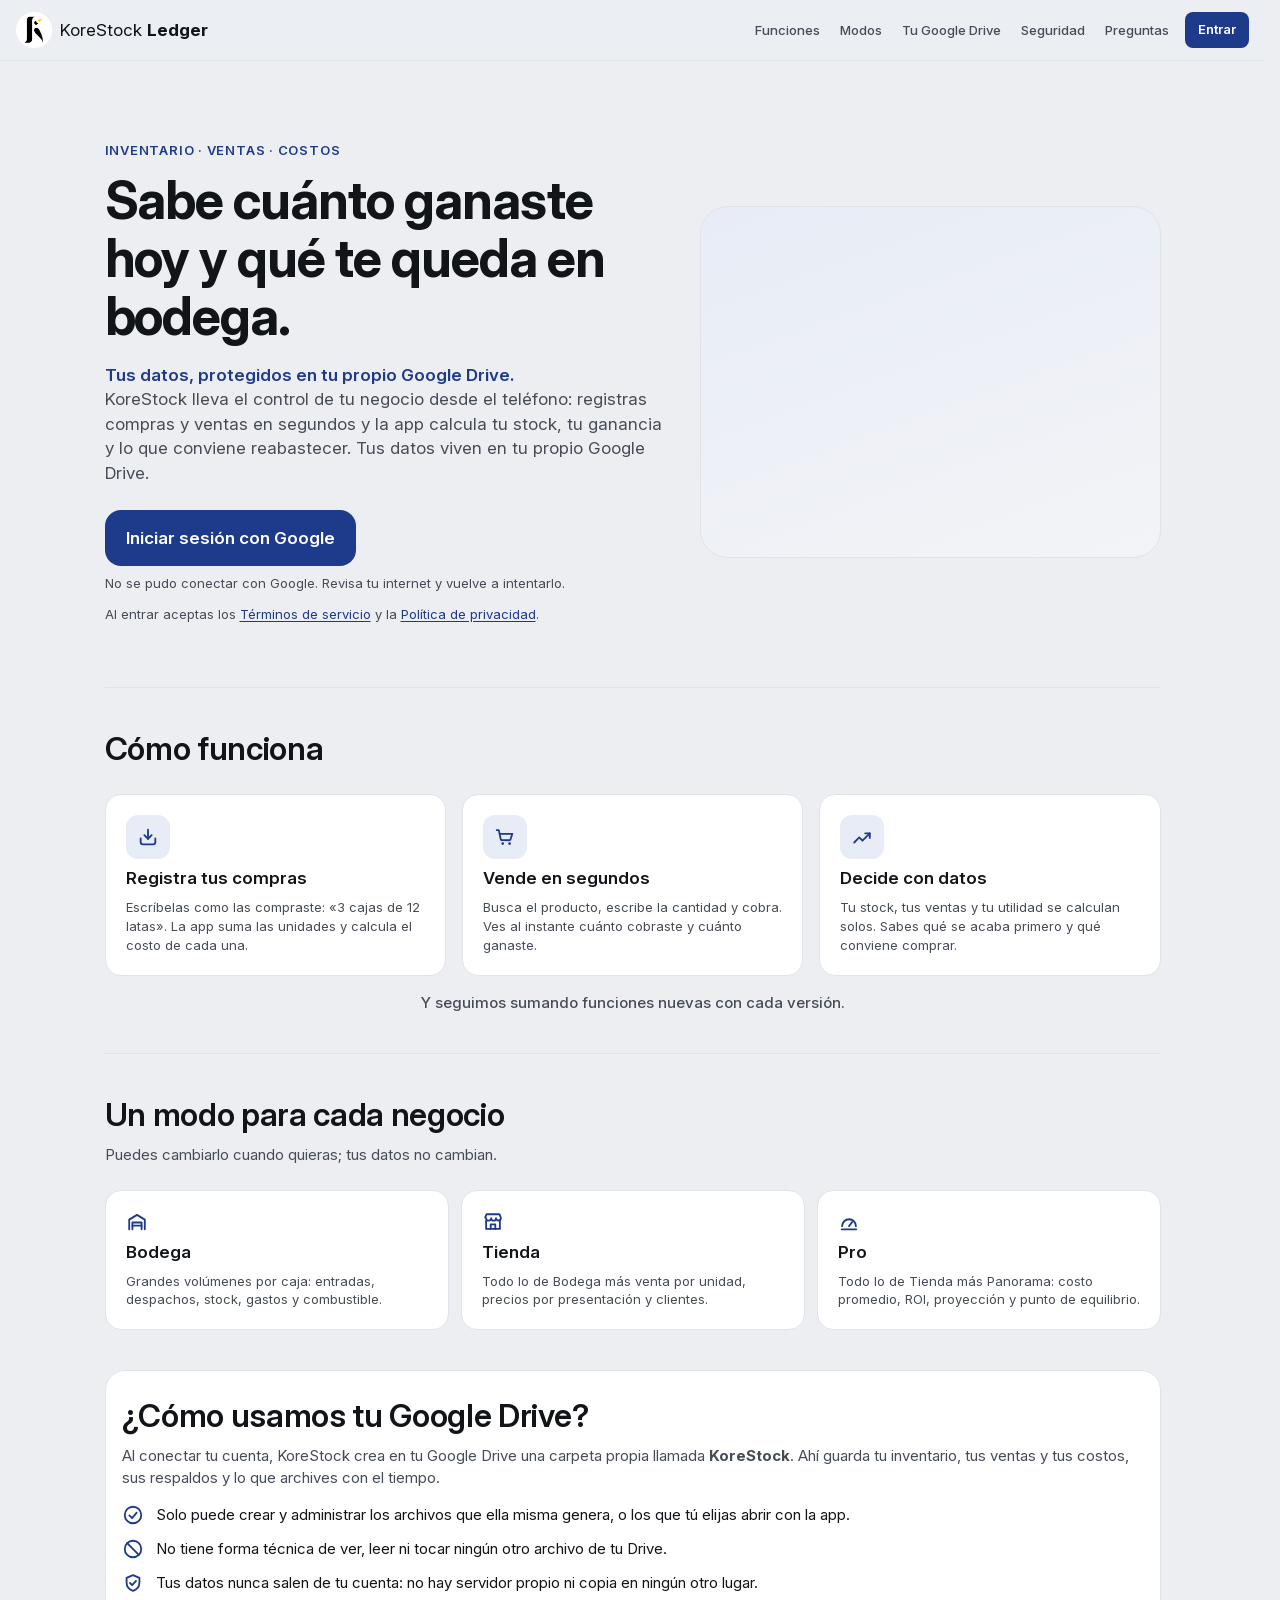
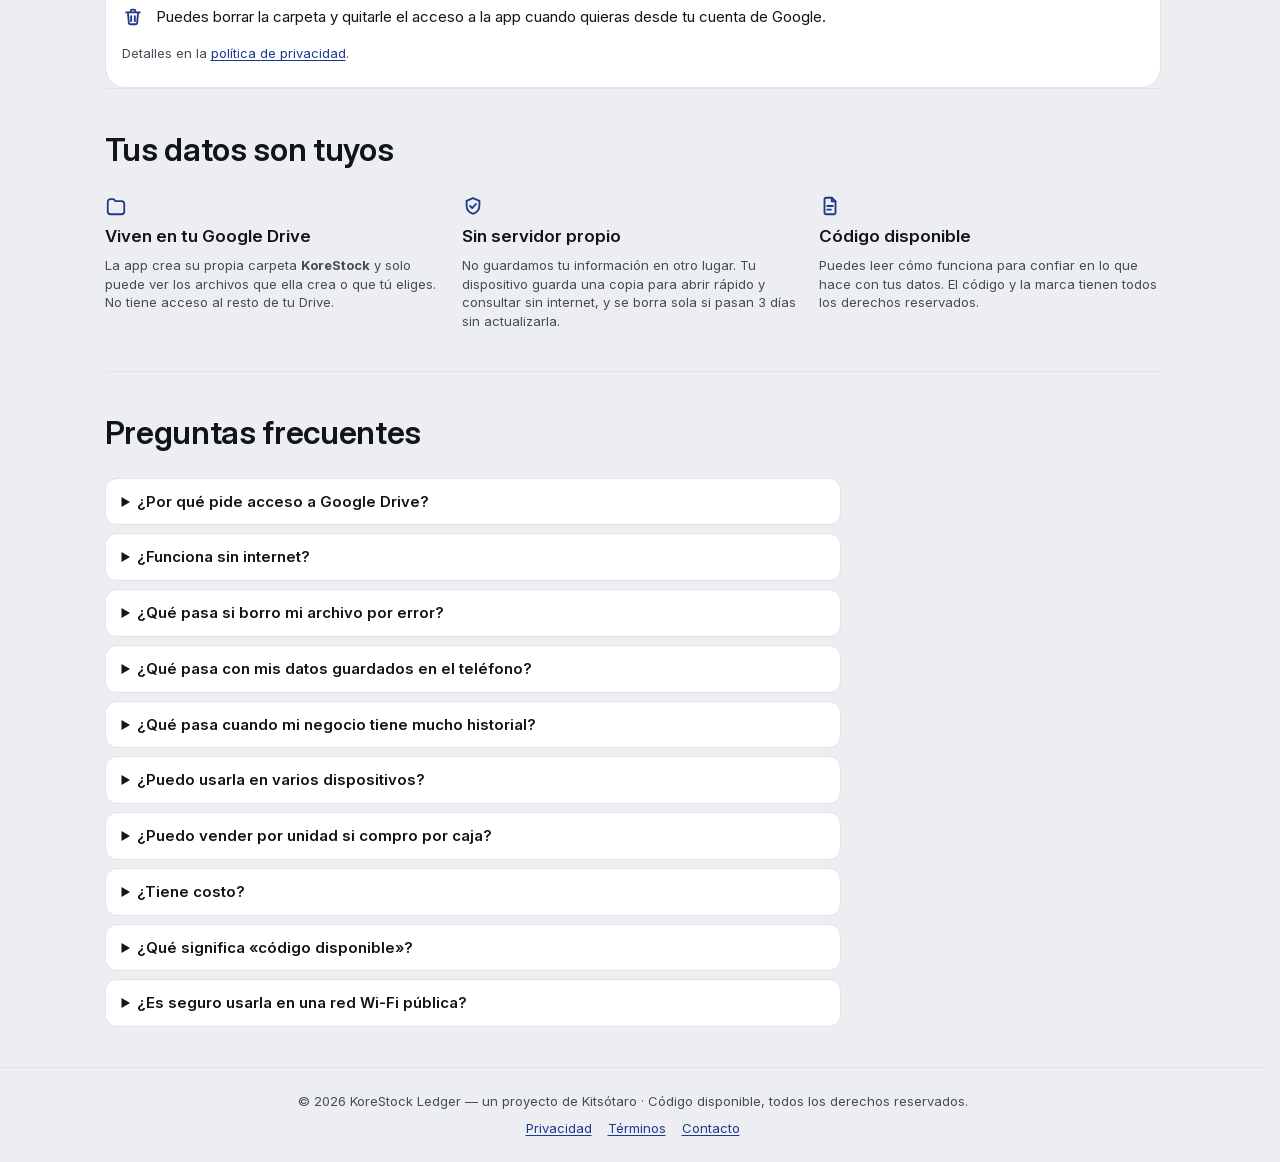
==== commit aad68741: "v2.6.25 — Correo de contacto en documentos legales y ajustes de la portada Co-Authored-By: Claude Op" ====
--- a/index.html
+++ b/index.html
@@ -93,7 +93,7 @@
         <p class="seccion-sub">Puedes cambiarlo cuando quieras; tus datos no cambian.</p>
         <div class="tabla-modos" role="table" aria-label="Comparación de modos">
           <div class="modo-tarjeta" role="row"><span data-icono="bodega"></span><h3 role="cell">Bodega</h3><p role="cell">Grandes volúmenes por caja: entradas, despachos, stock, gastos y combustible.</p></div>
-          <div class="modo-tarjeta destacada" role="row"><span data-icono="tienda"></span><h3 role="cell">Tienda</h3><p role="cell">Todo lo de Bodega más venta por unidad, precios por presentación y clientes.</p></div>
+          <div class="modo-tarjeta" role="row"><span data-icono="tienda"></span><h3 role="cell">Tienda</h3><p role="cell">Todo lo de Bodega más venta por unidad, precios por presentación y clientes.</p></div>
           <div class="modo-tarjeta" role="row"><span data-icono="panorama"></span><h3 role="cell">Pro</h3><p role="cell">Todo lo de Tienda más Panorama: costo promedio, ROI, proyección y punto de equilibrio.</p></div>
         </div>
       </section>
--- a/css/pantallas/landing.css
+++ b/css/pantallas/landing.css
@@ -38,7 +38,6 @@
 .tabla-modos { display: grid; gap: var(--e-3); margin-top: var(--e-6); }
 @media (min-width: 760px) { .tabla-modos { grid-template-columns: repeat(3, 1fr); } }
 .modo-tarjeta { background: var(--superficie); border: 1px solid var(--borde); border-radius: var(--r-md); padding: var(--e-5); display: grid; gap: var(--e-2); }
-.modo-tarjeta.destacada { border: 2px solid var(--primario); }
 .modo-tarjeta > span { color: var(--primario); }
 .confianza { display: grid; gap: var(--e-4); margin-top: var(--e-6); }
 @media (min-width: 760px) { .confianza { grid-template-columns: repeat(3, 1fr); } }
@@ -61,3 +60,7 @@
 .lista-drive { list-style: none; display: grid; gap: var(--e-3); margin: var(--e-4) 0; padding: 0; }
 .lista-drive li { display: flex; gap: var(--e-3); align-items: flex-start; }
 .lista-drive li > span:first-child { color: var(--primario); flex: none; }
+/* Los enlaces de la cabecera llevan al título de cada sección sin quedar tapado por la cabecera fija */
+.landing [id] { scroll-margin-top: calc(env(safe-area-inset-top) + 5rem); }
+html:has(.landing:not([hidden])) { scroll-behavior: smooth; }
+@media (prefers-reduced-motion: reduce) { html:has(.landing:not([hidden])) { scroll-behavior: auto; } }
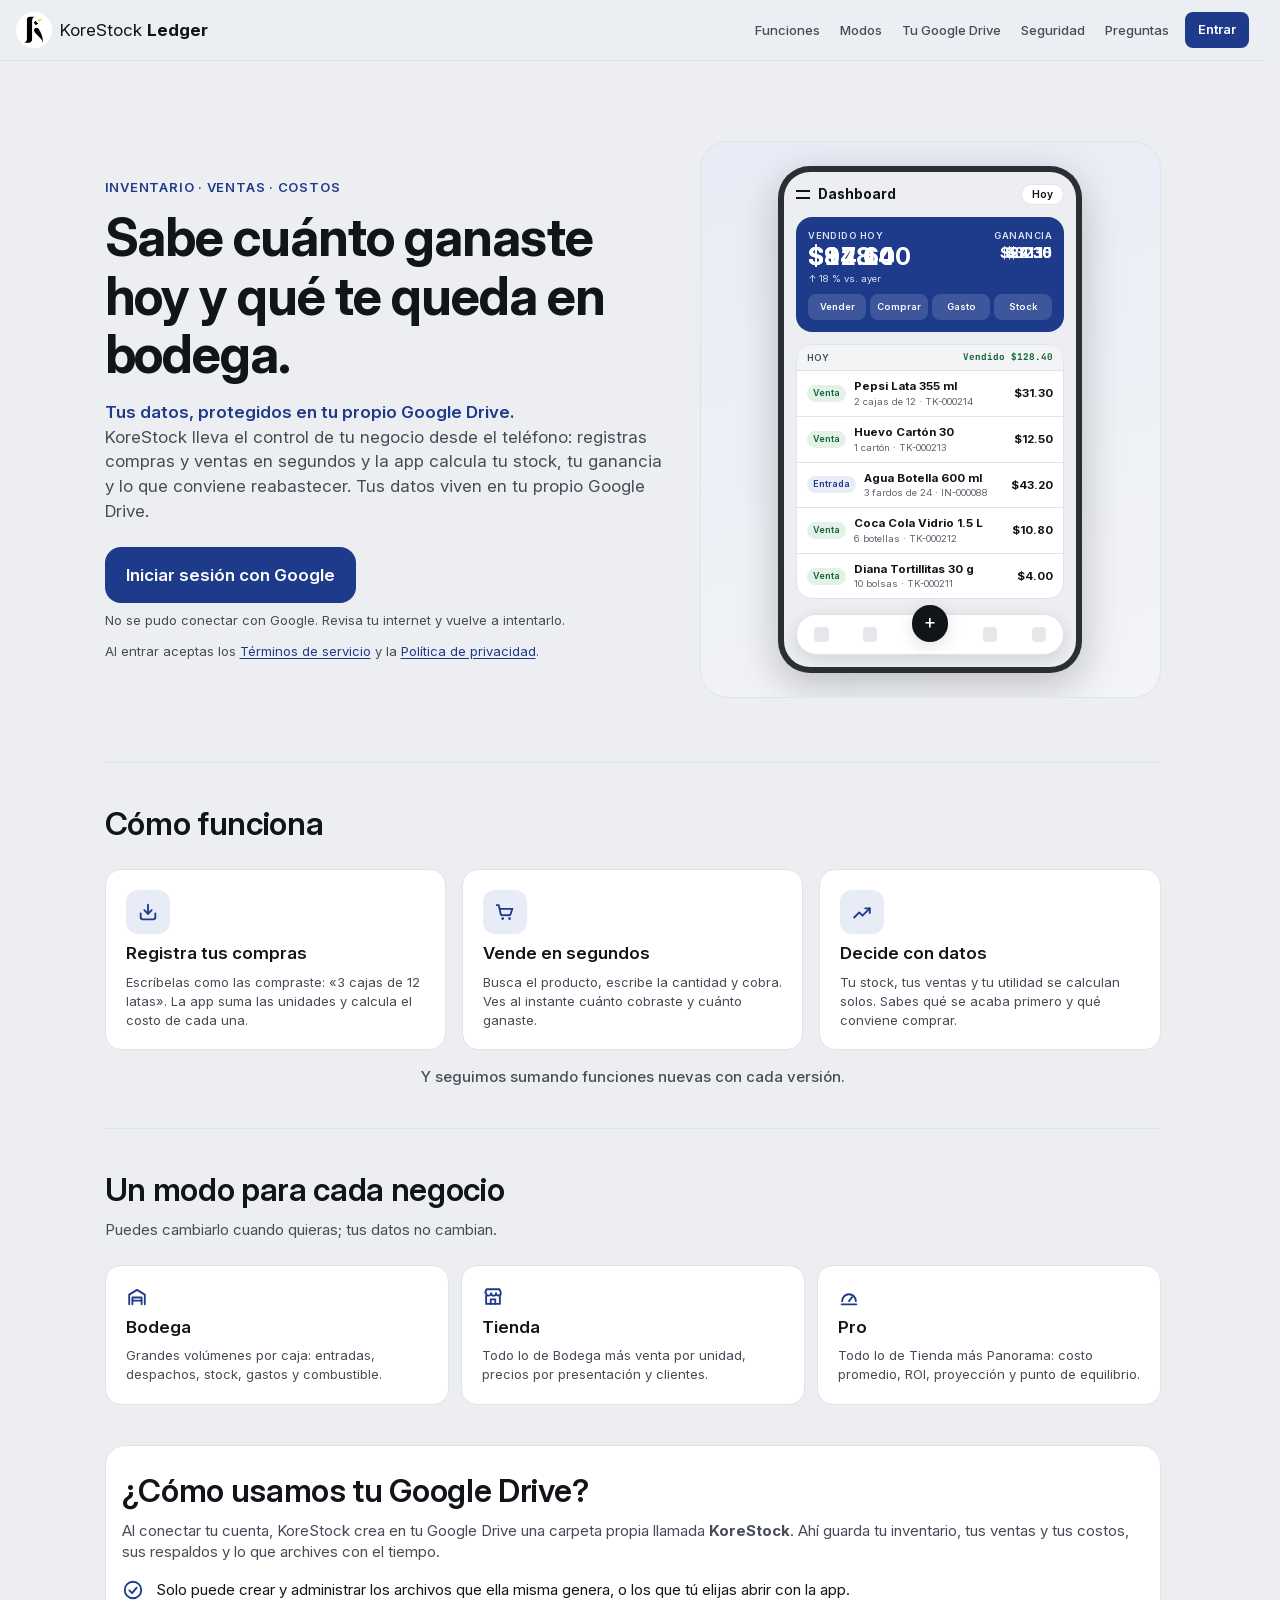
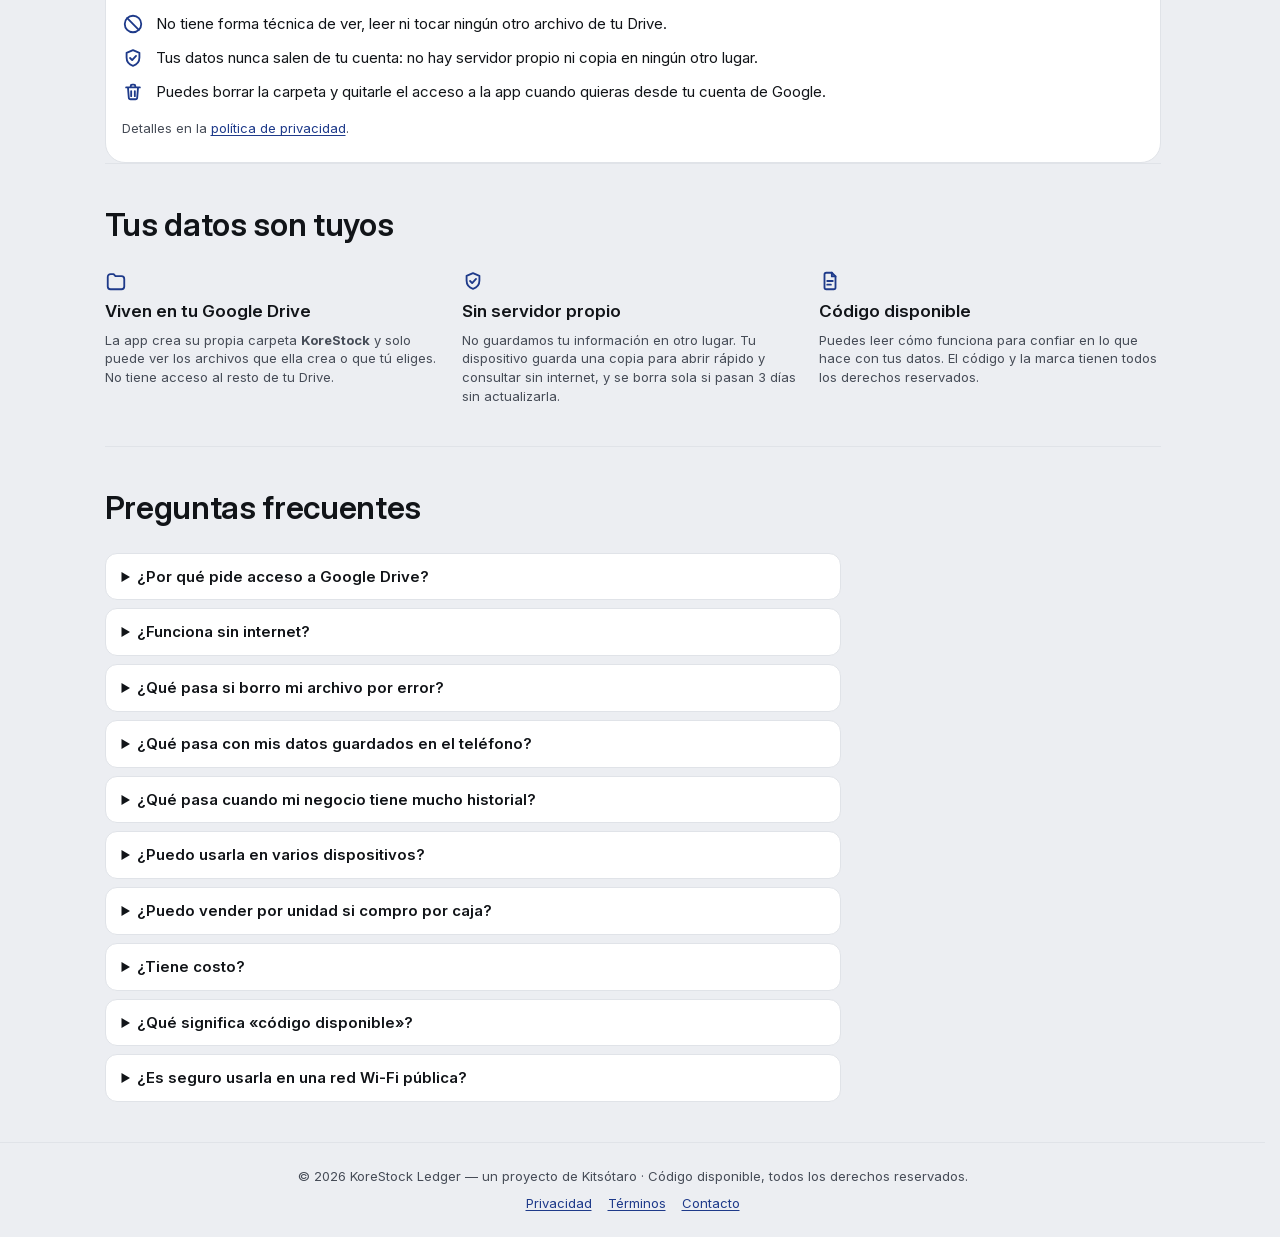
==== commit e4d9f6da: "v2.6.29 — Portada con maqueta animada de la app Co-Authored-By: Claude Opus 5.5 <noreply@anthropic.c" ====
--- a/index.html
+++ b/index.html
@@ -75,7 +75,31 @@
           </div>
           <p class="portada-legal">Al entrar aceptas los <a href="TERMS.md" data-documento="TERMS.md" data-titulo="Términos de servicio">Términos de servicio</a> y la <a href="PRIVACY.md" data-documento="PRIVACY.md" data-titulo="Política de privacidad">Política de privacidad</a>.</p>
         </div>
-        <div class="portada-maqueta" id="maqueta-portada" aria-hidden="true"></div>
+        <!-- Maqueta animada de la app (decorativa, solo HTML y CSS): las ventas del día
+             van entrando y la tarjeta «Hoy» se actualiza. Quieta si se pide menos movimiento. -->
+        <div class="portada-maqueta" id="maqueta-portada" aria-hidden="true">
+          <div class="maqueta-telefono">
+            <div class="maqueta-barra"><span class="maqueta-menu"></span><strong>Dashboard</strong><span class="maqueta-pildora">Hoy</span></div>
+            <div class="maqueta-hoy">
+              <div class="maqueta-hoy-cifras">
+                <div><span class="maqueta-etiqueta">Vendido hoy</span>
+                  <span class="maqueta-cifra"><span class="paso-1">$84.60</span><span class="paso-2">$97.10</span><span class="paso-3">$128.40</span></span>
+                  <span class="maqueta-detalle">↑ 18 % vs. ayer</span></div>
+                <div class="maqueta-ganancia"><span class="maqueta-etiqueta">Ganancia</span><strong><span class="paso-1">$21.15</span><span class="paso-2">$24.30</span><span class="paso-3">$32.10</span></strong></div>
+              </div>
+              <div class="maqueta-accesos"><span>Vender</span><span>Comprar</span><span>Gasto</span><span>Stock</span></div>
+            </div>
+            <div class="maqueta-lista">
+              <div class="maqueta-dia"><span>HOY</span><span>Vendido $128.40</span></div>
+              <div class="maqueta-fila nueva-2"><span class="maqueta-insignia venta">Venta</span><span class="crece"><b>Pepsi Lata 355 ml</b><i>2 cajas de 12 · TK-000214</i></span><b>$31.30</b></div>
+              <div class="maqueta-fila nueva-1"><span class="maqueta-insignia venta">Venta</span><span class="crece"><b>Huevo Cartón 30</b><i>1 cartón · TK-000213</i></span><b>$12.50</b></div>
+              <div class="maqueta-fila"><span class="maqueta-insignia entrada">Entrada</span><span class="crece"><b>Agua Botella 600 ml</b><i>3 fardos de 24 · IN-000088</i></span><b>$43.20</b></div>
+              <div class="maqueta-fila"><span class="maqueta-insignia venta">Venta</span><span class="crece"><b>Coca Cola Vidrio 1.5 L</b><i>6 botellas · TK-000212</i></span><b>$10.80</b></div>
+              <div class="maqueta-fila"><span class="maqueta-insignia venta">Venta</span><span class="crece"><b>Diana Tortillitas 30 g</b><i>10 bolsas · TK-000211</i></span><b>$4.00</b></div>
+            </div>
+            <div class="maqueta-isla"><span></span><span></span><span class="maqueta-mas">+</span><span></span><span></span></div>
+          </div>
+        </div>
       </section>
 
       <section class="seccion" id="funciones" aria-labelledby="titulo-funciones">
@@ -272,6 +296,7 @@
   <script src="js/nucleo/historicos.js"></script>
   <!-- Interfaz -->
   <script src="js/ui/componentes.js"></script>
+  <script src="js/ui/selector-color.js"></script>
   <script src="js/ui/cargador.js"></script>
   <script src="js/ui/shell.js"></script>
   <script src="js/ui/selector-archivo.js"></script>
--- a/css/componentes/controles.css
+++ b/css/componentes/controles.css
@@ -63,3 +63,25 @@
 /* «Precios por presentación» oculto por ahora (auditoría 2026-10-23: confunde; se busca mejor solución).
    Las presentaciones ya guardadas se siguen usando al vender. */
 [data-accion="editar-presentaciones"], [data-accion="presentaciones-entrada"], #ed-presentaciones { display: none !important; }
+/* Leyenda con color editable: el cuadrito abre el selector de color de la app */
+.leyenda-fila { display: flex; align-items: center; gap: var(--e-1); }
+.leyenda-fila .leyenda-item { flex: 1; min-width: 0; }
+.muestra-color { width: 1.1rem; height: 1.1rem; flex: none; padding: 0; border: 0; border-radius: 4px; cursor: pointer; box-shadow: inset 0 0 0 1px color-mix(in srgb, var(--texto) 15%, transparent); }
+.muestra-color:hover, .muestra-color:focus-visible { outline: 2px solid var(--borde-fuerte); outline-offset: 2px; }
+
+/* Ventana flotante anclada (selector de color, modos de color) */
+.flotante { position: fixed; z-index: var(--z-dialogo); width: min(17.5rem, calc(100vw - 24px)); padding: var(--e-3); border-radius: var(--r-lg); border: 1px solid var(--borde); background: var(--superficie-elevada); color: var(--texto); box-shadow: var(--sombra-3); display: grid; gap: var(--e-3); opacity: 0; transform: translateY(-4px); transition: opacity var(--dur-rapida) var(--curva), transform var(--dur-rapida) var(--curva); }
+.flotante.visible { opacity: 1; transform: none; }
+.flotante-cabecera { display: flex; align-items: center; justify-content: space-between; gap: var(--e-2); font-size: var(--t-sm); }
+.flotante-cuerpo { display: grid; gap: var(--e-3); }
+.grupo-muestras { display: grid; gap: var(--e-1); }
+.muestras { display: grid; grid-template-columns: repeat(8, 1fr); gap: 6px; }
+.muestra-opcion { aspect-ratio: 1; width: 100%; padding: 0; border: 0; border-radius: 6px; cursor: pointer; box-shadow: inset 0 0 0 1px color-mix(in srgb, var(--texto) 12%, transparent); }
+.muestra-opcion:hover { transform: scale(1.08); }
+.muestra-opcion[aria-pressed="true"] { outline: 2px solid var(--texto); outline-offset: 2px; }
+.acciones-color .boton { position: relative; white-space: nowrap; }
+.opcion-modo-color { display: flex; align-items: center; text-align: left; gap: var(--e-2); width: 100%; min-height: 2.5rem; padding: 0 var(--e-2); border: 1px solid var(--borde); border-radius: var(--r-sm); background: transparent; color: var(--texto); font-weight: var(--peso-medio); cursor: pointer; }
+.opcion-modo-color + .opcion-modo-color { margin-top: -6px; }
+.opcion-modo-color[aria-pressed="true"] { border-color: var(--texto); background: var(--superficie-2); font-weight: var(--peso-fuerte); }
+.tira-colores { display: flex; }
+.tira-colores span { width: 0.9rem; height: 0.9rem; border-radius: 50%; margin-left: -3px; box-shadow: 0 0 0 1.5px var(--superficie-elevada); }
--- a/css/pantallas/landing.css
+++ b/css/pantallas/landing.css
@@ -25,7 +25,50 @@
 .portada-acciones { margin-top: var(--e-6); display: grid; gap: var(--e-2); justify-items: start; }
 .estado-entrada { font-size: var(--t-sm); color: var(--texto-2); min-height: 1.4em; }
 .portada-legal { margin-top: var(--e-3); font-size: var(--t-sm); color: var(--texto-2); }
-.portada-maqueta { min-height: 22rem; border-radius: var(--r-xl); background: linear-gradient(160deg, var(--primario-suave), var(--superficie-2)); border: 1px solid var(--borde); }
+.portada-maqueta { display: grid; place-items: center; padding: var(--e-6) var(--e-4); border-radius: var(--r-xl); background: linear-gradient(160deg, var(--primario-suave), var(--superficie-2)); border: 1px solid var(--borde); overflow: hidden; }
+
+/* Maqueta animada: un teléfono con el Dashboard; ciclo de 9 s */
+.maqueta-telefono { position: relative; width: min(19rem, 100%); padding: var(--e-3) var(--e-3) 4.25rem; border-radius: 2rem; background: var(--fondo); border: 6px solid color-mix(in srgb, var(--texto) 88%, transparent); box-shadow: var(--sombra-3); font-size: 0.72rem; overflow: hidden; }
+.maqueta-barra { display: flex; align-items: center; gap: var(--e-2); margin-bottom: var(--e-3); font-size: 0.85rem; }
+.maqueta-menu { width: 0.9rem; height: 0.55rem; border-top: 2px solid var(--texto); border-bottom: 2px solid var(--texto); }
+.maqueta-pildora { margin-left: auto; padding: 2px 10px; border-radius: var(--r-pildora); border: 1px solid var(--borde); background: var(--superficie); font-size: 0.65rem; font-weight: var(--peso-fuerte); }
+.maqueta-hoy { padding: var(--e-3); border-radius: var(--r-md); background: var(--hoy-fondo); color: var(--sobre-hoy); display: grid; gap: var(--e-2); }
+.maqueta-hoy-cifras { display: flex; justify-content: space-between; align-items: flex-start; }
+.maqueta-etiqueta { display: block; font-size: 0.58rem; text-transform: uppercase; letter-spacing: 0.05em; opacity: 0.85; font-weight: var(--peso-fuerte); }
+.maqueta-cifra { display: grid; font-size: 1.55rem; font-weight: var(--peso-titulo); line-height: 1.1; font-variant-numeric: tabular-nums; }
+.maqueta-cifra > span, .maqueta-ganancia strong > span { grid-area: 1 / 1; }
+.maqueta-ganancia { text-align: right; } .maqueta-ganancia strong { display: grid; justify-items: end; font-size: 0.9rem; }
+.maqueta-detalle { font-size: 0.6rem; opacity: 0.85; }
+.maqueta-accesos { display: grid; grid-template-columns: repeat(4, 1fr); gap: 4px; }
+.maqueta-accesos span { padding: 6px 0; border-radius: var(--r-xs); background: color-mix(in srgb, var(--sobre-hoy) 14%, transparent); text-align: center; font-size: 0.58rem; font-weight: var(--peso-fuerte); }
+.maqueta-lista { margin-top: var(--e-3); border-radius: var(--r-md); border: 1px solid var(--borde); background: var(--superficie); overflow: hidden; }
+.maqueta-dia { display: flex; justify-content: space-between; padding: 6px 10px; background: var(--superficie-2); font-size: 0.58rem; font-weight: var(--peso-fuerte); color: var(--texto-2); }
+.maqueta-dia span:last-child { color: var(--venta); font-family: var(--fuente-mono); }
+.maqueta-fila { display: flex; align-items: center; gap: 8px; padding: 7px 10px; border-top: 1px solid var(--borde); }
+.maqueta-fila .crece { display: grid; min-width: 0; } .maqueta-fila .crece b, .maqueta-fila .crece i { white-space: nowrap; overflow: hidden; text-overflow: ellipsis; }
+.maqueta-fila i { font-style: normal; font-size: 0.6rem; color: var(--texto-3); }
+.maqueta-insignia { flex: none; padding: 2px 6px; border-radius: var(--r-pildora); font-size: 0.56rem; font-weight: var(--peso-fuerte); }
+.maqueta-insignia.venta { background: var(--venta-suave); color: var(--venta); }
+.maqueta-insignia.entrada { background: var(--entrada-suave, var(--primario-suave)); color: var(--entrada); }
+.maqueta-isla { position: absolute; left: var(--e-3); right: var(--e-3); bottom: var(--e-3); height: 2.6rem; display: flex; align-items: center; justify-content: space-around; border-radius: var(--r-xl); background: var(--superficie-elevada); border: 1px solid var(--borde); box-shadow: var(--sombra-2); }
+.maqueta-isla span { width: 0.9rem; height: 0.9rem; border-radius: 4px; background: var(--superficie-3); }
+.maqueta-isla .maqueta-mas { width: 2.3rem; height: 2.3rem; margin-top: -1.4rem; border-radius: 50%; display: grid; place-items: center; background: var(--fab); color: var(--sobre-fab); font-size: 1.2rem; box-shadow: var(--sombra-2); }
+
+/* Las dos ventas nuevas entran por arriba y las cifras cambian con ellas */
+.maqueta-cifra .paso-1, .maqueta-ganancia .paso-1 { animation: maqueta-paso1 9s infinite; }
+.maqueta-cifra .paso-2, .maqueta-ganancia .paso-2 { animation: maqueta-paso2 9s infinite; }
+.maqueta-cifra .paso-3, .maqueta-ganancia .paso-3 { animation: maqueta-paso3 9s infinite; }
+.maqueta-fila.nueva-1 { animation: maqueta-fila1 9s infinite; }
+.maqueta-fila.nueva-2 { animation: maqueta-fila2 9s infinite; }
+@keyframes maqueta-paso1 { 0%, 30% { opacity: 1; } 34%, 100% { opacity: 0; } }
+@keyframes maqueta-paso2 { 0%, 30% { opacity: 0; } 34%, 63% { opacity: 1; } 67%, 100% { opacity: 0; } }
+@keyframes maqueta-paso3 { 0%, 63% { opacity: 0; } 67%, 96% { opacity: 1; } 100% { opacity: 0; } }
+@keyframes maqueta-fila1 { 0%, 30% { opacity: 0; max-height: 0; padding-block: 0; border-top-width: 0; } 36%, 96% { opacity: 1; max-height: 3rem; } 100% { opacity: 0; } }
+@keyframes maqueta-fila2 { 0%, 63% { opacity: 0; max-height: 0; padding-block: 0; border-top-width: 0; } 69%, 96% { opacity: 1; max-height: 3rem; background: var(--venta-suave); } 100% { opacity: 0; } }
+@media (prefers-reduced-motion: reduce) {
+  .maqueta-telefono * { animation: none !important; }
+  .maqueta-cifra .paso-1, .maqueta-cifra .paso-2, .maqueta-ganancia .paso-1, .maqueta-ganancia .paso-2 { opacity: 0; }
+}
 
 .seccion { padding: var(--e-10) 0; border-top: 1px solid var(--borde); }
 .seccion h2 { font-size: clamp(1.5rem, 4vw, 2rem); letter-spacing: -0.01em; }
--- a/css/componentes/escritorio.css
+++ b/css/componentes/escritorio.css
@@ -35,6 +35,20 @@
   [data-pantalla="gastos"] > .columna > *, [data-pantalla="combustible"] > .columna > *, [data-pantalla="clientes"] > .columna > * { grid-column: 1; margin: 0; }
   #gastos-lista, #comb-lista, #clientes-lista { grid-column: 2 !important; grid-row: 1 / span 20; position: sticky; top: calc(var(--alto-barra-superior) + var(--e-4)); }
 
+  /* Dashboard: el selector de vista no ocupa todo el ancho; Resumen en cuadrícula de 3
+     (cifras y tendencia a lo ancho, los tres rankings lado a lado). */
+  [data-pantalla="dashboard"] .segmentado { max-width: 26rem; }
+  #dash-cuerpo[data-vista="RESUMEN"] { display: grid; grid-template-columns: repeat(3, minmax(0, 1fr)); gap: var(--e-4); align-items: start; }
+  #dash-cuerpo[data-vista="RESUMEN"] > * { margin: 0; }
+  #dash-cuerpo[data-vista="RESUMEN"] > .cifras, #dash-cuerpo[data-vista="RESUMEN"] > .tarjeta:has(canvas), #dash-cuerpo[data-vista="RESUMEN"] > :not(.tarjeta):not(.cifras) { grid-column: 1 / -1; }
+  #dash-cuerpo[data-vista="RESUMEN"] .contenedor-grafico { height: 20rem; }
+
+  /* Stock: cifras y gráfico a la izquierda (fijos al desplazar), catálogo a la derecha */
+  [data-pantalla="stock"] > .columna { display: grid; grid-template-columns: minmax(0, 0.85fr) minmax(0, 1.15fr); grid-auto-flow: row dense; align-items: start; column-gap: var(--e-5); }
+  [data-pantalla="stock"] > .columna > * { grid-column: 2; margin: 0; }
+  #stock-cifras { grid-column: 1 !important; grid-row: 1; }
+  #stock-grafico { grid-column: 1 !important; grid-row: 2 / span 20; position: sticky; top: calc(var(--alto-barra-superior) + var(--e-4)); }
+
   /* Panorama: tres tarjetas por fila */
   .rejilla-panorama { grid-template-columns: repeat(3, minmax(0, 1fr)); }
 }
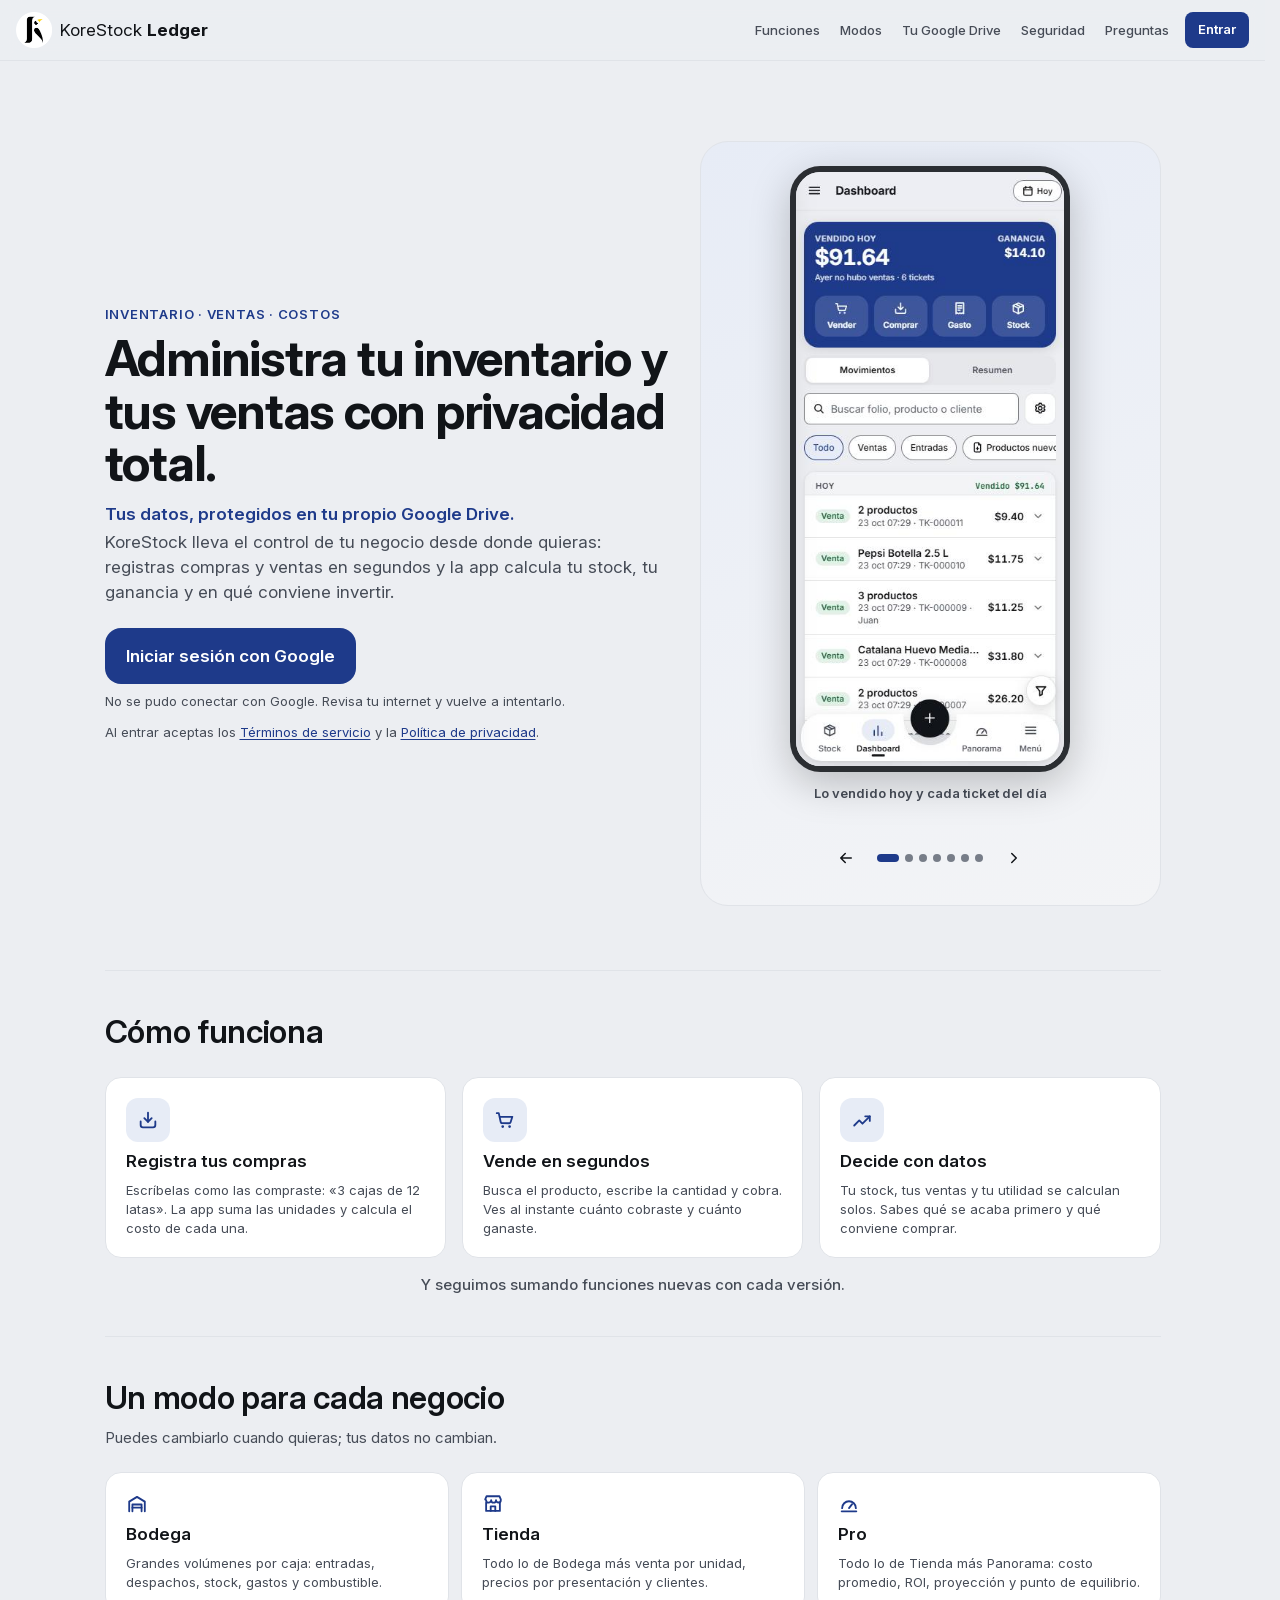
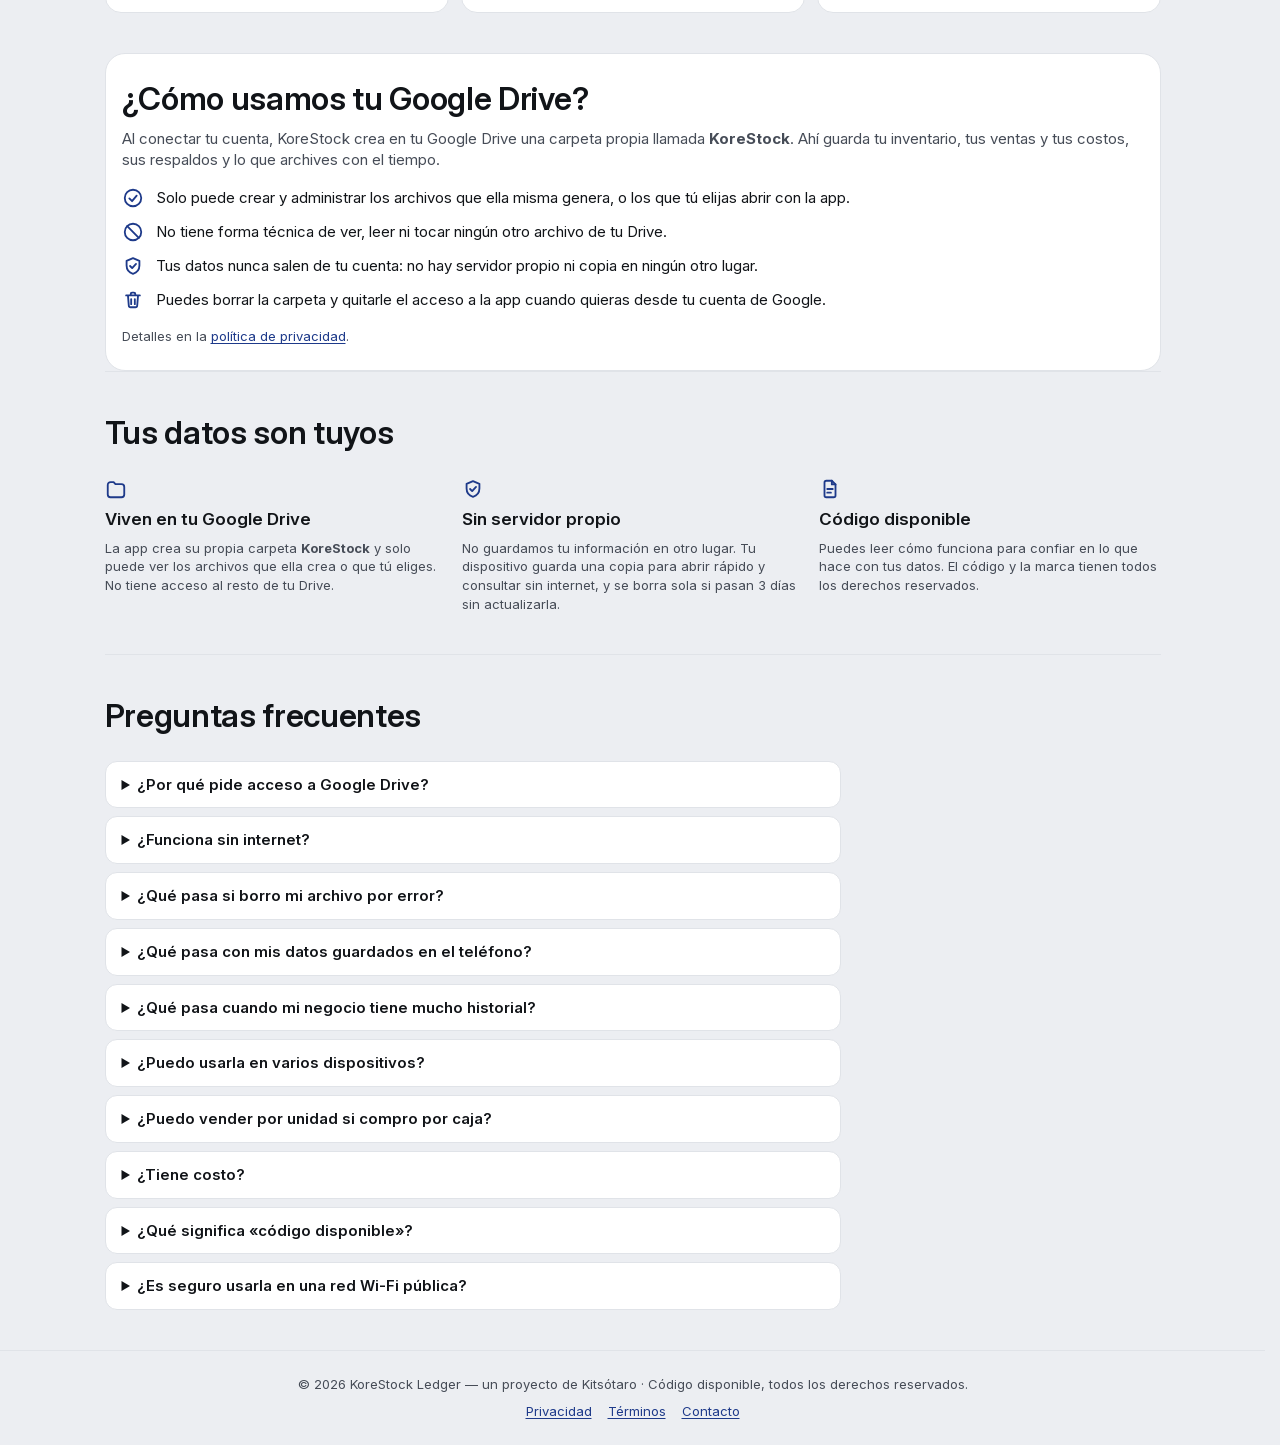
==== commit 403c1a0e: "v2.6.31 — Portada con texto nuevo y presentación de capturas; imagen para compartir ajustada Co-Auth" ====
--- a/index.html
+++ b/index.html
@@ -4,8 +4,8 @@
   <meta charset="UTF-8">
   <meta name="viewport" content="width=device-width, initial-scale=1, viewport-fit=cover">
   <title>KoreStock Ledger — inventario, ventas y costos para tu negocio</title>
-  <meta name="description" content="Controla tu inventario, ventas y costos desde el teléfono. Sabe cuánto ganaste hoy y qué te queda en bodega. Tus datos viven en tu propio Google Drive.">
-  <meta name="theme-color" content="#F4F5F7">
+  <meta name="description" content="Administra tu inventario y tus ventas con privacidad total. Tus datos, protegidos en tu propio Google Drive. Registras compras y ventas en segundos y la app calcula tu stock y tu ganancia.">
+  <meta name="theme-color" content="#ECEEF2">
   <link rel="canonical" href="https://korestock.kitsotaro.com/">
   <meta name="robots" content="index, follow">
   <meta name="author" content="Kitsótaro">
@@ -14,15 +14,19 @@
   <meta property="og:locale" content="es_419">
   <meta property="og:url" content="https://korestock.kitsotaro.com/">
   <meta property="og:title" content="KoreStock Ledger — inventario, ventas y costos para tu negocio">
-  <meta property="og:description" content="Sabe cuánto ganaste hoy y qué te queda en bodega. Registra compras y ventas desde el teléfono; tus datos viven en tu propio Google Drive.">
-  <meta property="og:image" content="https://korestock.kitsotaro.com/assets/logo.png">
-  <meta property="og:image:alt" content="Logo de KoreStock Ledger">
-  <meta name="twitter:card" content="summary">
+  <meta property="og:description" content="Administra tu inventario y tus ventas con privacidad total. Tus datos, protegidos en tu propio Google Drive.">
+  <meta property="og:image" content="https://korestock.kitsotaro.com/assets/og-imagen.png">
+  <meta property="og:image:width" content="1200">
+  <meta property="og:image:height" content="630">
+  <meta property="og:image:alt" content="KoreStock Ledger: administra tu inventario y tus ventas con privacidad total.">
+  <meta name="twitter:card" content="summary_large_image">
+  <meta name="twitter:image" content="https://korestock.kitsotaro.com/assets/og-imagen.png">
   <meta name="twitter:title" content="KoreStock Ledger">
-  <meta name="twitter:description" content="Inventario, ventas y costos para tu negocio, desde el teléfono. Tus datos en tu Google Drive.">
+  <meta name="twitter:description" content="Administra tu inventario y tus ventas con privacidad total. Tus datos, protegidos en tu propio Google Drive.">
   <link rel="manifest" href="manifest.json">
-  <link rel="icon" href="assets/logo.png">
-  <link rel="apple-touch-icon" href="assets/logo.png">
+  <link rel="icon" href="assets/favicon-48.png" sizes="48x48" type="image/png">
+  <link rel="icon" href="assets/icono-192.png" sizes="192x192" type="image/png">
+  <link rel="apple-touch-icon" href="assets/apple-touch-icon.png">
   <!-- Fija tema, modo y tamaño de texto ANTES de pintar (evita parpadeo). -->
   <script src="js/ui/arranque.js"></script>
   <link rel="stylesheet" href="css/tokens.css">
@@ -66,38 +70,31 @@
       <section class="portada">
         <div class="portada-texto">
           <p class="antetitulo">Inventario · Ventas · Costos</p>
-          <h1>Sabe cuánto ganaste hoy y qué te queda en bodega.</h1>
+          <h1>Administra tu inventario y tus ventas con privacidad total.</h1>
           <p class="portada-destacado">Tus datos, protegidos en tu propio Google Drive.</p>
-          <p class="portada-sub">KoreStock lleva el control de tu negocio desde el teléfono: registras compras y ventas en segundos y la app calcula tu stock, tu ganancia y lo que conviene reabastecer. Tus datos viven en tu propio Google Drive.</p>
+          <p class="portada-sub">KoreStock lleva el control de tu negocio desde donde quieras: registras compras y ventas en segundos y la app calcula tu stock, tu ganancia y en qué conviene invertir.</p>
           <div class="portada-acciones">
             <button type="button" class="boton boton-primario boton-grande" data-accion="entrar" id="boton-entrar">Iniciar sesión con Google</button>
             <p class="estado-entrada" id="estado-entrada" role="status" aria-live="polite"></p>
           </div>
           <p class="portada-legal">Al entrar aceptas los <a href="TERMS.md" data-documento="TERMS.md" data-titulo="Términos de servicio">Términos de servicio</a> y la <a href="PRIVACY.md" data-documento="PRIVACY.md" data-titulo="Política de privacidad">Política de privacidad</a>.</p>
         </div>
-        <!-- Maqueta animada de la app (decorativa, solo HTML y CSS): las ventas del día
-             van entrando y la tarjeta «Hoy» se actualiza. Quieta si se pide menos movimiento. -->
-        <div class="portada-maqueta" id="maqueta-portada" aria-hidden="true">
-          <div class="maqueta-telefono">
-            <div class="maqueta-barra"><span class="maqueta-menu"></span><strong>Dashboard</strong><span class="maqueta-pildora">Hoy</span></div>
-            <div class="maqueta-hoy">
-              <div class="maqueta-hoy-cifras">
-                <div><span class="maqueta-etiqueta">Vendido hoy</span>
-                  <span class="maqueta-cifra"><span class="paso-1">$84.60</span><span class="paso-2">$97.10</span><span class="paso-3">$128.40</span></span>
-                  <span class="maqueta-detalle">↑ 18 % vs. ayer</span></div>
-                <div class="maqueta-ganancia"><span class="maqueta-etiqueta">Ganancia</span><strong><span class="paso-1">$21.15</span><span class="paso-2">$24.30</span><span class="paso-3">$32.10</span></strong></div>
-              </div>
-              <div class="maqueta-accesos"><span>Vender</span><span>Comprar</span><span>Gasto</span><span>Stock</span></div>
-            </div>
-            <div class="maqueta-lista">
-              <div class="maqueta-dia"><span>HOY</span><span>Vendido $128.40</span></div>
-              <div class="maqueta-fila nueva-2"><span class="maqueta-insignia venta">Venta</span><span class="crece"><b>Pepsi Lata 355 ml</b><i>2 cajas de 12 · TK-000214</i></span><b>$31.30</b></div>
-              <div class="maqueta-fila nueva-1"><span class="maqueta-insignia venta">Venta</span><span class="crece"><b>Huevo Cartón 30</b><i>1 cartón · TK-000213</i></span><b>$12.50</b></div>
-              <div class="maqueta-fila"><span class="maqueta-insignia entrada">Entrada</span><span class="crece"><b>Agua Botella 600 ml</b><i>3 fardos de 24 · IN-000088</i></span><b>$43.20</b></div>
-              <div class="maqueta-fila"><span class="maqueta-insignia venta">Venta</span><span class="crece"><b>Coca Cola Vidrio 1.5 L</b><i>6 botellas · TK-000212</i></span><b>$10.80</b></div>
-              <div class="maqueta-fila"><span class="maqueta-insignia venta">Venta</span><span class="crece"><b>Diana Tortillitas 30 g</b><i>10 bolsas · TK-000211</i></span><b>$4.00</b></div>
-            </div>
-            <div class="maqueta-isla"><span></span><span></span><span class="maqueta-mas">+</span><span></span><span></span></div>
+        <!-- Capturas de la app en un contenedor de tamaño fijo (presentacion.js). -->
+        <div class="portada-maqueta presentacion" id="maqueta-portada" aria-roledescription="presentación" aria-label="Capturas de KoreStock">
+          <div class="presentacion-marco">
+            <img class="diapositiva" src="assets/capturas/1-dashboard.jpg" alt="Lo vendido hoy y cada ticket del día" data-leyenda="Lo vendido hoy y cada ticket del día" width="375" height="812" loading="eager" decoding="async">
+            <img class="diapositiva" src="assets/capturas/2-resumen.jpg" alt="Ventas, ganancia y tendencia del período" data-leyenda="Ventas, ganancia y tendencia del período" width="375" height="812" loading="lazy" decoding="async">
+            <img class="diapositiva" src="assets/capturas/3-venta.jpg" alt="Vende en segundos, con la ganancia al instante" data-leyenda="Vende en segundos, con la ganancia al instante" width="375" height="812" loading="lazy" decoding="async">
+            <img class="diapositiva" src="assets/capturas/4-entrada.jpg" alt="Registra compras por caja o por unidad" data-leyenda="Registra compras por caja o por unidad" width="375" height="812" loading="lazy" decoding="async">
+            <img class="diapositiva" src="assets/capturas/5-stock.jpg" alt="Tu stock por marca, producto y sabor" data-leyenda="Tu stock por marca, producto y sabor" width="375" height="812" loading="lazy" decoding="async">
+            <img class="diapositiva" src="assets/capturas/6-panorama.jpg" alt="Retorno, equilibrio y lo que se agota" data-leyenda="Retorno, equilibrio y lo que se agota" width="375" height="812" loading="lazy" decoding="async">
+            <img class="diapositiva" src="assets/capturas/7-gastos.jpg" alt="Gastos del negocio por categoría" data-leyenda="Gastos del negocio por categoría" width="375" height="812" loading="lazy" decoding="async">
+          </div>
+          <p class="presentacion-leyenda" aria-live="polite"></p>
+          <div class="presentacion-controles">
+            <button type="button" class="boton boton-icono" data-paso-diapositiva="-1" aria-label="Captura anterior"><span data-icono="atras" data-icono-clase="icono-sm"></span></button>
+            <span class="presentacion-puntos"><button type="button" data-ir-diapositiva="0" aria-label="Captura 1"></button><button type="button" data-ir-diapositiva="1" aria-label="Captura 2"></button><button type="button" data-ir-diapositiva="2" aria-label="Captura 3"></button><button type="button" data-ir-diapositiva="3" aria-label="Captura 4"></button><button type="button" data-ir-diapositiva="4" aria-label="Captura 5"></button><button type="button" data-ir-diapositiva="5" aria-label="Captura 6"></button><button type="button" data-ir-diapositiva="6" aria-label="Captura 7"></button></span>
+            <button type="button" class="boton boton-icono" data-paso-diapositiva="1" aria-label="Captura siguiente"><span data-icono="adelante" data-icono-clase="icono-sm"></span></button>
           </div>
         </div>
       </section>
@@ -297,6 +294,7 @@
   <!-- Interfaz -->
   <script src="js/ui/componentes.js"></script>
   <script src="js/ui/selector-color.js"></script>
+  <script src="js/ui/presentacion.js"></script>
   <script src="js/ui/cargador.js"></script>
   <script src="js/ui/shell.js"></script>
   <script src="js/ui/selector-archivo.js"></script>
--- a/css/componentes/tarjeta.css
+++ b/css/componentes/tarjeta.css
@@ -27,3 +27,6 @@
 details.tarjeta > summary .icono { transition: transform var(--dur-media) var(--curva); }
 details.tarjeta[open] > summary .icono-giro { transform: rotate(180deg); }
 details.tarjeta[open] > summary { margin-bottom: var(--e-3); }
+/* Una etiqueta con botón (Stock: «bruto ▾») baja el botón a otra línea en vez de cortarse */
+.cifra-tarjeta .etiqueta:has(.boton-texto) { flex-wrap: wrap; white-space: normal; }
+.tarjeta-titulo .boton-texto { white-space: nowrap; }
--- a/css/pantallas/landing.css
+++ b/css/pantallas/landing.css
@@ -18,57 +18,28 @@
 
 .landing main { flex: 1; width: 100%; max-width: 68rem; margin: 0 auto; padding: 0 var(--e-4); }
 .portada { display: grid; gap: var(--e-8); align-items: center; padding: var(--e-10) 0 var(--e-8); }
+.portada-texto { min-width: 0; }
 @media (min-width: 900px) { .portada { grid-template-columns: 1.1fr 0.9fr; padding: 5rem 0 4rem; } }
 .antetitulo { color: var(--primario); font-weight: var(--peso-fuerte); font-size: var(--t-sm); letter-spacing: 0.06em; text-transform: uppercase; }
-.portada h1 { font-size: clamp(2rem, 6vw, 3.25rem); line-height: 1.12; letter-spacing: -0.02em; margin: var(--e-3) 0 var(--e-4); }
-.portada-sub { color: var(--texto-2); font-size: var(--t-lg); max-width: 36rem; }
+.portada h1 { font-size: clamp(2rem, 6vw, 3.1rem); line-height: 1.06; letter-spacing: -0.025em; margin: var(--e-2) 0 var(--e-3); }
+.portada-sub { color: var(--texto-2); font-size: var(--t-lg); line-height: 1.45; max-width: 36rem; margin-top: var(--e-1); }
 .portada-acciones { margin-top: var(--e-6); display: grid; gap: var(--e-2); justify-items: start; }
 .estado-entrada { font-size: var(--t-sm); color: var(--texto-2); min-height: 1.4em; }
 .portada-legal { margin-top: var(--e-3); font-size: var(--t-sm); color: var(--texto-2); }
 .portada-maqueta { display: grid; place-items: center; padding: var(--e-6) var(--e-4); border-radius: var(--r-xl); background: linear-gradient(160deg, var(--primario-suave), var(--superficie-2)); border: 1px solid var(--borde); overflow: hidden; }
 
-/* Maqueta animada: un teléfono con el Dashboard; ciclo de 9 s */
-.maqueta-telefono { position: relative; width: min(19rem, 100%); padding: var(--e-3) var(--e-3) 4.25rem; border-radius: 2rem; background: var(--fondo); border: 6px solid color-mix(in srgb, var(--texto) 88%, transparent); box-shadow: var(--sombra-3); font-size: 0.72rem; overflow: hidden; }
-.maqueta-barra { display: flex; align-items: center; gap: var(--e-2); margin-bottom: var(--e-3); font-size: 0.85rem; }
-.maqueta-menu { width: 0.9rem; height: 0.55rem; border-top: 2px solid var(--texto); border-bottom: 2px solid var(--texto); }
-.maqueta-pildora { margin-left: auto; padding: 2px 10px; border-radius: var(--r-pildora); border: 1px solid var(--borde); background: var(--superficie); font-size: 0.65rem; font-weight: var(--peso-fuerte); }
-.maqueta-hoy { padding: var(--e-3); border-radius: var(--r-md); background: var(--hoy-fondo); color: var(--sobre-hoy); display: grid; gap: var(--e-2); }
-.maqueta-hoy-cifras { display: flex; justify-content: space-between; align-items: flex-start; }
-.maqueta-etiqueta { display: block; font-size: 0.58rem; text-transform: uppercase; letter-spacing: 0.05em; opacity: 0.85; font-weight: var(--peso-fuerte); }
-.maqueta-cifra { display: grid; font-size: 1.55rem; font-weight: var(--peso-titulo); line-height: 1.1; font-variant-numeric: tabular-nums; }
-.maqueta-cifra > span, .maqueta-ganancia strong > span { grid-area: 1 / 1; }
-.maqueta-ganancia { text-align: right; } .maqueta-ganancia strong { display: grid; justify-items: end; font-size: 0.9rem; }
-.maqueta-detalle { font-size: 0.6rem; opacity: 0.85; }
-.maqueta-accesos { display: grid; grid-template-columns: repeat(4, 1fr); gap: 4px; }
-.maqueta-accesos span { padding: 6px 0; border-radius: var(--r-xs); background: color-mix(in srgb, var(--sobre-hoy) 14%, transparent); text-align: center; font-size: 0.58rem; font-weight: var(--peso-fuerte); }
-.maqueta-lista { margin-top: var(--e-3); border-radius: var(--r-md); border: 1px solid var(--borde); background: var(--superficie); overflow: hidden; }
-.maqueta-dia { display: flex; justify-content: space-between; padding: 6px 10px; background: var(--superficie-2); font-size: 0.58rem; font-weight: var(--peso-fuerte); color: var(--texto-2); }
-.maqueta-dia span:last-child { color: var(--venta); font-family: var(--fuente-mono); }
-.maqueta-fila { display: flex; align-items: center; gap: 8px; padding: 7px 10px; border-top: 1px solid var(--borde); }
-.maqueta-fila .crece { display: grid; min-width: 0; } .maqueta-fila .crece b, .maqueta-fila .crece i { white-space: nowrap; overflow: hidden; text-overflow: ellipsis; }
-.maqueta-fila i { font-style: normal; font-size: 0.6rem; color: var(--texto-3); }
-.maqueta-insignia { flex: none; padding: 2px 6px; border-radius: var(--r-pildora); font-size: 0.56rem; font-weight: var(--peso-fuerte); }
-.maqueta-insignia.venta { background: var(--venta-suave); color: var(--venta); }
-.maqueta-insignia.entrada { background: var(--entrada-suave, var(--primario-suave)); color: var(--entrada); }
-.maqueta-isla { position: absolute; left: var(--e-3); right: var(--e-3); bottom: var(--e-3); height: 2.6rem; display: flex; align-items: center; justify-content: space-around; border-radius: var(--r-xl); background: var(--superficie-elevada); border: 1px solid var(--borde); box-shadow: var(--sombra-2); }
-.maqueta-isla span { width: 0.9rem; height: 0.9rem; border-radius: 4px; background: var(--superficie-3); }
-.maqueta-isla .maqueta-mas { width: 2.3rem; height: 2.3rem; margin-top: -1.4rem; border-radius: 50%; display: grid; place-items: center; background: var(--fab); color: var(--sobre-fab); font-size: 1.2rem; box-shadow: var(--sombra-2); }
+/* Presentación de capturas: el marco tiene tamaño fijo (no empuja la página al cambiar) */
+.presentacion { gap: var(--e-3); align-content: center; }
+.presentacion-marco { position: relative; width: min(17.5rem, 78vw); aspect-ratio: 375 / 812; border-radius: 1.9rem; border: 6px solid color-mix(in srgb, var(--texto) 88%, transparent); background: var(--fondo); box-shadow: var(--sombra-3); overflow: hidden; contain: strict; }
+.diapositiva { position: absolute; inset: 0; width: 100%; height: 100%; object-fit: cover; object-position: top; opacity: 0; transition: opacity 450ms var(--curva); }
+.diapositiva.activa { opacity: 1; }
+.presentacion-leyenda { height: 3em; line-height: 1.5; overflow: hidden; max-width: 18rem; text-align: center; font-size: var(--t-sm); font-weight: var(--peso-fuerte); color: var(--texto-2); }
+.presentacion-controles { display: flex; align-items: center; gap: var(--e-2); }
+.presentacion-puntos { display: flex; gap: 6px; }
+.presentacion-puntos button { width: 8px; height: 8px; padding: 0; border: 0; border-radius: 50%; background: var(--borde-fuerte); cursor: pointer; transition: width var(--dur-media) var(--curva); }
+.presentacion-puntos button[aria-current="true"] { width: 22px; border-radius: 4px; background: var(--primario); }
+@media (prefers-reduced-motion: reduce) { .diapositiva { transition: none; } }
 
-/* Las dos ventas nuevas entran por arriba y las cifras cambian con ellas */
-.maqueta-cifra .paso-1, .maqueta-ganancia .paso-1 { animation: maqueta-paso1 9s infinite; }
-.maqueta-cifra .paso-2, .maqueta-ganancia .paso-2 { animation: maqueta-paso2 9s infinite; }
-.maqueta-cifra .paso-3, .maqueta-ganancia .paso-3 { animation: maqueta-paso3 9s infinite; }
-.maqueta-fila.nueva-1 { animation: maqueta-fila1 9s infinite; }
-.maqueta-fila.nueva-2 { animation: maqueta-fila2 9s infinite; }
-@keyframes maqueta-paso1 { 0%, 30% { opacity: 1; } 34%, 100% { opacity: 0; } }
-@keyframes maqueta-paso2 { 0%, 30% { opacity: 0; } 34%, 63% { opacity: 1; } 67%, 100% { opacity: 0; } }
-@keyframes maqueta-paso3 { 0%, 63% { opacity: 0; } 67%, 96% { opacity: 1; } 100% { opacity: 0; } }
-@keyframes maqueta-fila1 { 0%, 30% { opacity: 0; max-height: 0; padding-block: 0; border-top-width: 0; } 36%, 96% { opacity: 1; max-height: 3rem; } 100% { opacity: 0; } }
-@keyframes maqueta-fila2 { 0%, 63% { opacity: 0; max-height: 0; padding-block: 0; border-top-width: 0; } 69%, 96% { opacity: 1; max-height: 3rem; background: var(--venta-suave); } 100% { opacity: 0; } }
-@media (prefers-reduced-motion: reduce) {
-  .maqueta-telefono * { animation: none !important; }
-  .maqueta-cifra .paso-1, .maqueta-cifra .paso-2, .maqueta-ganancia .paso-1, .maqueta-ganancia .paso-2 { opacity: 0; }
-}
 
 .seccion { padding: var(--e-10) 0; border-top: 1px solid var(--borde); }
 .seccion h2 { font-size: clamp(1.5rem, 4vw, 2rem); letter-spacing: -0.01em; }
--- a/css/pantallas/panorama.css
+++ b/css/pantallas/panorama.css
@@ -20,3 +20,11 @@
 .fila-roi .semaforo { font-size: var(--t-base); }
 .rejilla-panorama > .tarjeta { margin: 0; }
 .fila-roi .sub { font-size: var(--t-xs); color: var(--texto-2); }
+/* Títulos largos en pantallas angostas: bajan a una segunda línea (con ⓘ al final) */
+details[data-tarjeta] > summary > .crece { min-width: 0; }
+@media (max-width: 559px) {
+  .titulo-panorama { display: block; white-space: normal; line-height: 1.25; }
+  .titulo-panorama > .icono { display: inline-block; vertical-align: -3px; margin-right: 4px; }
+  .titulo-panorama .boton-info { display: inline-grid; vertical-align: middle; }
+  .rejilla-panorama > details:not([open]) { height: 9.5rem; }
+}
